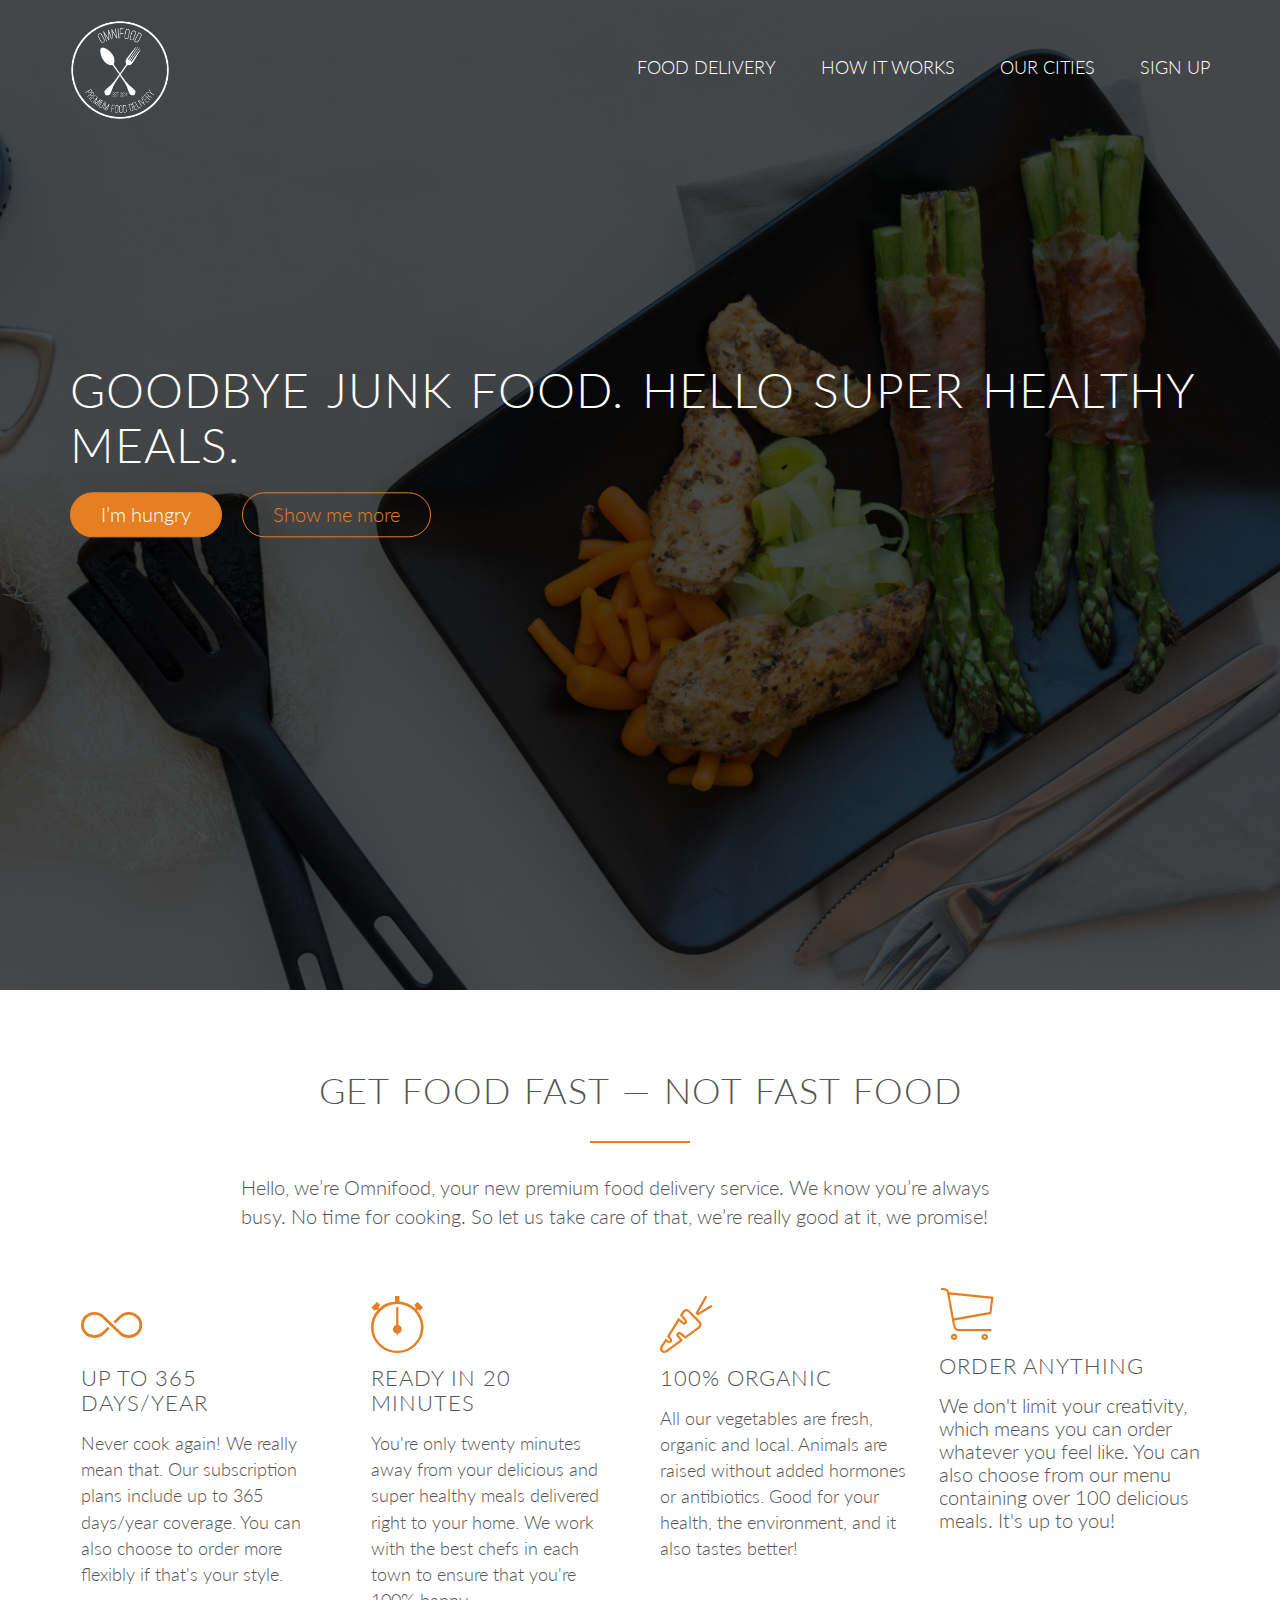
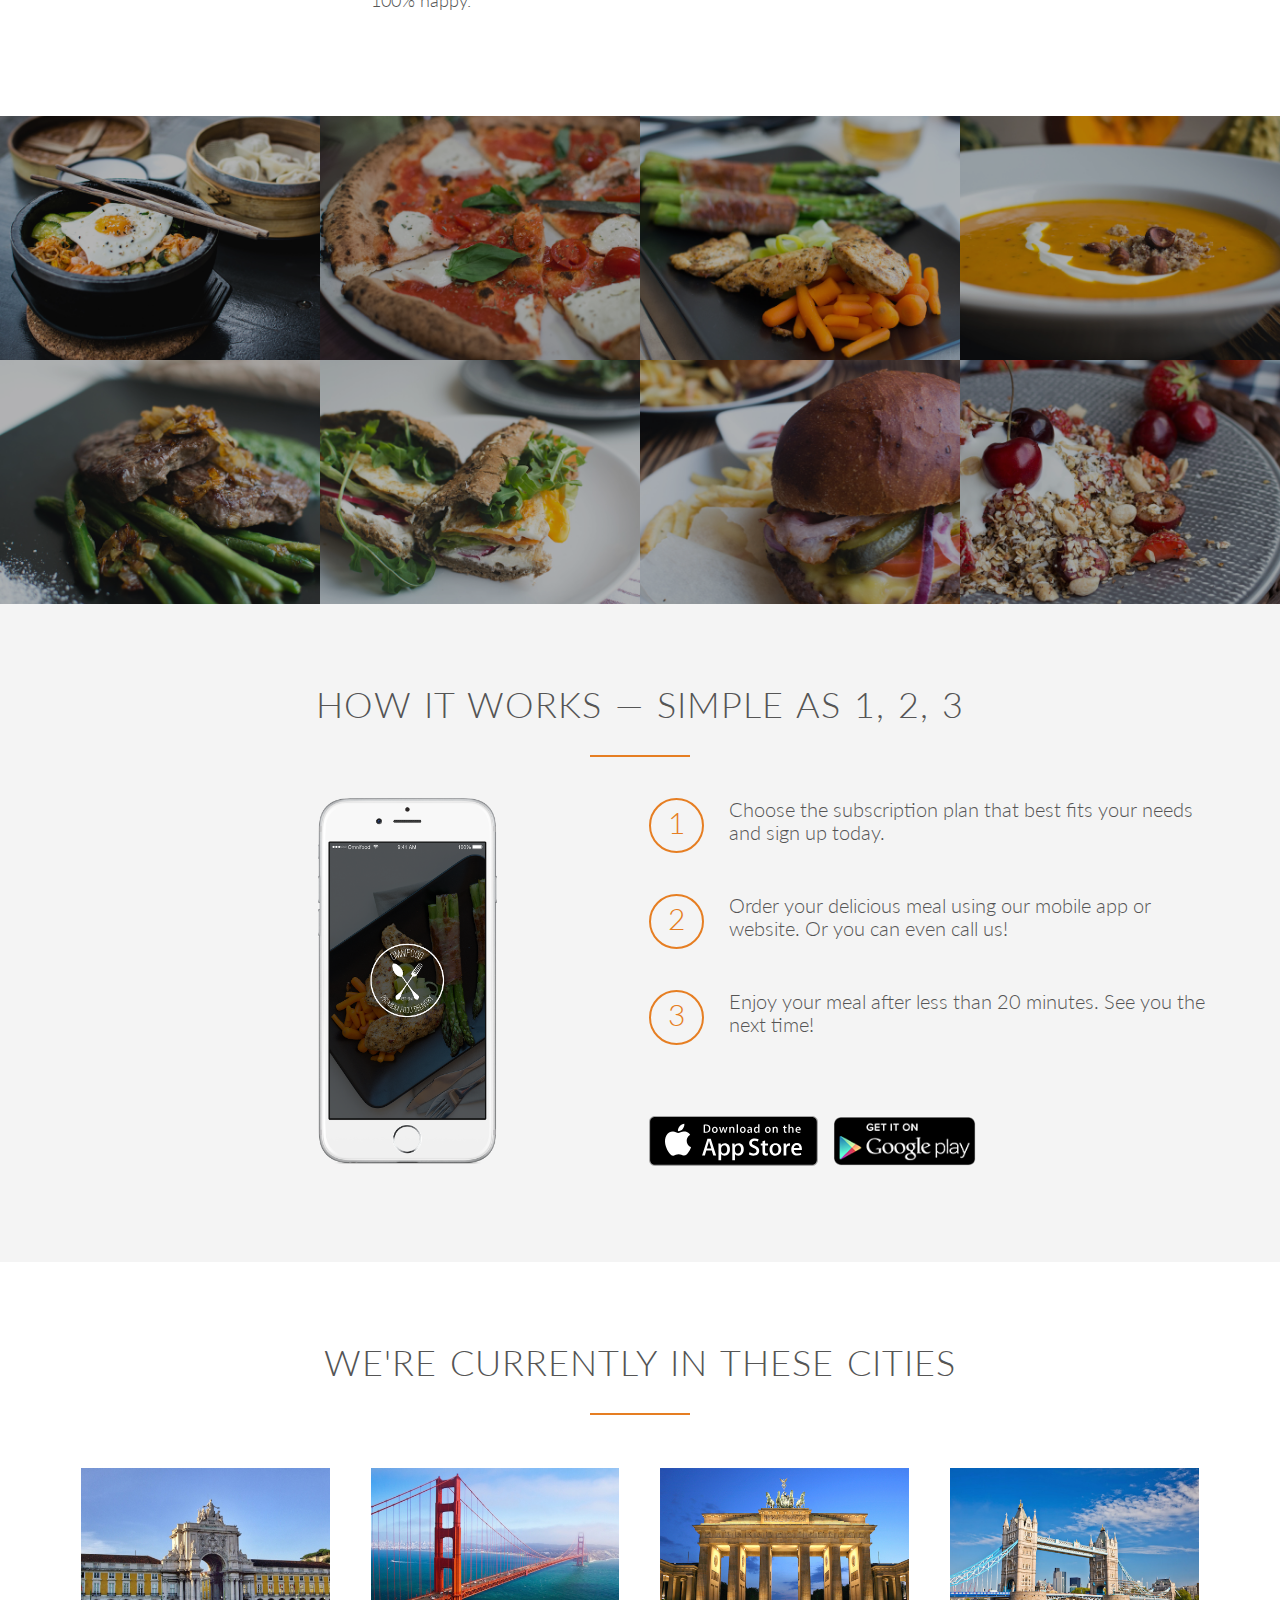
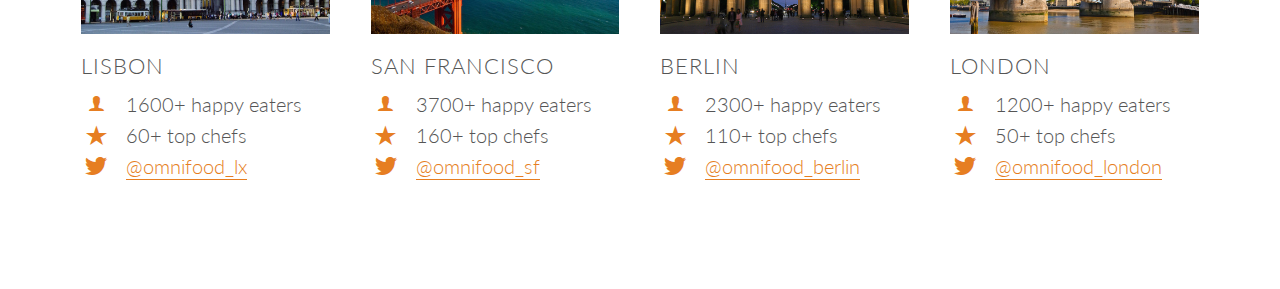
==== index.html @ a8a1965f "initial commit" ====
<!DOCTYPE html>
<html lang="en">
    <head>
        
        <link rel="stylesheet" type="text/css" href="vendors/css/normalize.css">
        <link rel="stylesheet" type="text/css" href="vendors/css/grid.css">
        <link rel="stylesheet" type="text/css" href="vendors/css/ionicons.min.css">
        <link rel="stylesheet" type="text/css" href="resources/css/style.css">
        <link rel="preconnect" href="https://fonts.gstatic.com">
        <link href="https://fonts.googleapis.com/css2?family=Lato:ital,wght@0,100;0,300;0,400;1,300&display=swap" rel="stylesheet">
        <title>
            OmniFood
        </title>

    </head>

    <body>
        <header>
            <nav>
                <div class="row">
                    <img src="resources/css/img/logo-white.png" alt="Omnifood Logo" class='logo'>
                    <ul class="main-nav">
                        <li ><a href="#">Food delivery</a></li>
                        <li ><a href="#">How it works</a></li>
                        <li ><a href="#">Our cities</a></li>
                        <li ><a href="#">Sign up</a></li>
                    </ul>

                </div>

            </nav>
            
            <div class="hero-text-box">
                <h1>Goodbye junk food. Hello super healthy meals.</h1>
                <a class="btn btn-full" href="#">I’m hungry</a>
                <a class="btn btn-ghost" href="#">Show me more</a>
            </div>

        </header>
        
        <section class="section-features">
            <div class="row">
                <h2>Get food fast &mdash; not fast food</h2>
                <p class="long-copy">Hello, we’re Omnifood, your new premium food delivery service. We know you’re always busy. No time for cooking. So let us take care of that, we’re really good at it, we promise!</p>
            </div>

            <div class="row">
                
                <div class="col span-1-of-4 box">
                    <i class="ion-ios-infinite-outline icon-big"></i> 
                    <h3>Up to 365 days/year</h3>
                    <p>
                        Never cook again! We really mean that. Our subscription plans include up to 365 days/year coverage. You can also choose to order more flexibly if that's your style.
                    </p>
                </div>

                <div class="col span-1-of-4 box">
                    <i class="ion-ios-stopwatch-outline icon-big"></i> 
                    <h3>Ready in 20 minutes</h3>
                    <p> You're only twenty minutes away from your delicious and super healthy meals delivered right to your home. We work with the best chefs in each town to ensure that you're 100% happy.  
                    </p>
                </div>

                <div class="col span-1-of-4 box">
                    <i class="ion-ios-nutrition-outline icon-big"></i> 
                    <h3>100% organic</h3>
                    <p>
                        All our vegetables are fresh, organic and local. Animals are raised without added hormones or antibiotics. Good for your health, the environment, and it also tastes better!
                    </p>
                </div>

                <div class="col span-1-of-4">
                    <i class="ion-ios-cart-outline box icon-big"></i> 
                    <h3>Order anything</h3>
                    <p>
                        We don't limit your creativity, which means you can order whatever you feel like. You can also choose from our menu containing over 100 delicious meals. It's up to you!
                    </p>
                </div>
            </div>
          
        </section>

        <section class="section-meals">
            <ul class="meals-showcase clearfix">
                <li>
                    <figure class="meal-photo">
                        <img src="resources/img/1.jpg" alt="Korean bibimbap with egg and vegetables">
                    </figure>
                </li>

                <li>
                    <figure class="meal-photo">
                        <img src="resources/img/2.jpg" alt="Simple Italian Pizza with cherry tomatoes">
                    </figure>
                </li>

                <li>
                    <figure class="meal-photo">
                        <img src="resources/img/3.jpg" alt="Chicken breast steak with vegetables">
                    </figure>
                </li>

                <li>
                    <figure class="meal-photo">
                        <img src="resources/img/4.jpg" alt="Autumn pumpkin soup">
                    </figure>
                </li>
            </ul>
            <ul class="meals-showcase clearfix">
                <li>
                    <figure class="meal-photo">
                        <img src="resources/img/5.jpg" alt="Paleo beef steak with vegetables">
                    </figure>
                </li>

                <li>
                    <figure class="meal-photo">
                        <img src="resources/img/6.jpg" alt="Healthy baguette with egg and vegetables">
                    </figure>
                </li>

                <li>
                    <figure class="meal-photo">
                        <img src="resources/img/7.jpg" alt="Burger with cheddar and bacon">
                    </figure>
                </li>

                <li>
                    <figure class="meal-photo">
                        <img src="resources/img/8.jpg" alt="Granola with cherries and strawberries">
                    </figure>
                </li>
            </ul>
        </section>
        <section class="section-steps">
            <div class="row">
                <h2>How it works &mdash; Simple as 1, 2, 3</h2>
            </div>
            <div class="row">
                <div class="col span-1-of-2 app">
                    <img src="resources/img/app-iPhone.png" alt="Omnifood app on iPhone" class="app-screen" >
                </div>
                <div class="col span-1-of-2">
                    <div class="work-step">
                        <div>1</div>
                        <p>Choose the subscription plan that best fits your needs and sign up today.</p>
                    </div>
                    <div class="work-step">
                        <div>2</div>
                        <p>Order your delicious meal using our mobile app or website. Or you can even call us!</p>
                    </div>
                    <div class="work-step">
                        <div>3</div>
                        <p>Enjoy your meal after less than 20 minutes. See you the next time!</p>
                    </div>

                    <a href="#" class="btn-app"><img src="resources/img/download-app.svg" alt="App store button"></a>
                    <a href="#" class="btn-app"><img src="resources/img/download-app-android.png" alt="Play store button"></a>
                </div>
            </div>
        </section>
        <section class="section-cities">
            <div class="row">
                <h2>We're currently in these cities</h2>
            </div> 
            <div class="row">
                <div class="col span-1-of-4 box">
                    <img src="resources/img/lisbon-3.jpg">
                    <h3>Lisbon</h3>
                    <div class="city-feature">
                        <i class="ion-ios-person icon-small"></i>
                        1600+ happy eaters
                    </div>
                    <div class="city-feature">
                        <i class="ion-ios-star icon-small"></i>
                        60+ top chefs
                    </div>
                    <div class="city-feature">
                        <i class="ion-social-twitter icon-small"></i>
                        <a href="#">@omnifood_lx</a>
                    </div>
                </div>
                <div class="col span-1-of-4 box">
                    <img src="resources/img/san-francisco.jpg">
                    <h3>San Francisco</h3>
                    <div class="city-feature">
                        <i class="ion-ios-person icon-small"></i>
                        3700+ happy eaters
                    </div>
                    <div class="city-feature">
                        <i class="ion-ios-star icon-small"></i>
                        160+ top chefs
                    </div>
                    <div class="city-feature">
                        <i class="ion-social-twitter icon-small"></i>
                        <a href="#">@omnifood_sf</a>
                    </div>
                </div>
                <div class="col span-1-of-4 box">
                    <img src="resources/img/berlin.jpg">
                    <h3>Berlin</h3>
                    <div class="city-feature">
                        <i class="ion-ios-person icon-small"></i>
                        2300+ happy eaters
                    </div>
                    <div class="city-feature">
                        <i class="ion-ios-star icon-small"></i>
                        110+ top chefs
                    </div>
                    <div class="city-feature">
                        <i class="ion-social-twitter icon-small"></i>
                        <a href="#">@omnifood_berlin</a>
                    </div>
                </div>
                <div class="col span-1-of-4 box">
                    <img src="resources/img/london.jpg">
                    <h3>London</h3>
                    <div class="city-feature">
                        <i class="ion-ios-person icon-small"></i>
                        1200+ happy eaters
                    </div>
                    <div class="city-feature">
                        <i class="ion-ios-star icon-small"></i>
                        50+ top chefs
                    </div>
                    <div class="city-feature">
                        <i class="ion-social-twitter icon-small"></i>
                        <a href="#">@omnifood_london</a>
                    </div>
                </div>
            </div>

        </section>
        


    </body>
</html>
<!--

Section 4: Cities
Title: We're currently in these cities

Lisbon
1600+ happy eaters
60+ top chefs
@omnifood_lx

San Francisco
3700+ happy eaters
160+ top chefs
@omnifood_sf

Berlin
2300+ happy eaters
110+ top chefs
@omnifood_berlin

London
1200+ happy eaters
50+ top chefs
@omnifood_london



-->
---- vendors/css/grid.css ----
/*  SECTIONS  ============================================================================= */

.section {
	clear: both;
	padding: 0px;
	margin: 0px;
}

/*  GROUPING  ============================================================================= */

.row {
    zoom: 1; /* For IE 6/7 (trigger hasLayout) */
}

.row:before,
.row:after {
    content:"";
    display:table;
}
.row:after {
    clear:both;
}

/*  GRID COLUMN SETUP   ==================================================================== */

.col {
	display: block;
	float:left;
	margin: 1% 0 1% 1.6%;
}

.col:first-child { margin-left: 0; } /* all browsers except IE6 and lower */


/*  REMOVE MARGINS AS ALL GO FULL WIDTH AT 480 PIXELS */

@media only screen and (max-width: 480px) {
	.col { 
		/*margin: 1% 0 1% 0%;*/
        margin: 0;
	}
}


/*  GRID OF TWO   ============================================================================= */


.span-2-of-2 {
	width: 100%;
}

.span-1-of-2 {
	width: 49.2%;
}

/*  GO FULL WIDTH AT LESS THAN 480 PIXELS */

@media only screen and (max-width: 480px) {
	.span-2-of-2 {
		width: 100%; 
	}
	.span-1-of-2 {
		width: 100%; 
	}
}


/*  GRID OF THREE   ============================================================================= */

	
.span-3-of-3 {
	width: 100%; 
}

.span-2-of-3 {
	width: 66.13%; 
}

.span-1-of-3 {
	width: 32.26%; 
}


/*  GO FULL WIDTH AT LESS THAN 480 PIXELS */

@media only screen and (max-width: 480px) {
	.span-3-of-3 {
		width: 100%; 
	}
	.span-2-of-3 {
		width: 100%; 
	}
	.span-1-of-3 {
		width: 100%;
	}
}

/*  GRID OF FOUR   ============================================================================= */

	
.span-4-of-4 {
	width: 100%; 
}

.span-3-of-4 {
	width: 74.6%; 
}

.span-2-of-4 {
	width: 49.2%; 
}

.span-1-of-4 {
	width: 23.8%; 
}


/*  GO FULL WIDTH AT LESS THAN 480 PIXELS */

@media only screen and (max-width: 480px) {
	.span-4-of-4 {
		width: 100%; 
	}
	.span-3-of-4 {
		width: 100%; 
	}
	.span-2-of-4 {
		width: 100%; 
	}
	.span-1-of-4 {
		width: 100%; 
	}
}


/*  GRID OF FIVE   ============================================================================= */

	
.span-5-of-5 {
	width: 100%;
}

.span-4-of-5 {
  	width: 79.68%; 
}

.span-3-of-5 {
  	width: 59.36%; 
}

.span-2-of-5 {
  	width: 39.04%;
}

.span-1-of-5 {
  	width: 18.72%;
}


/*  GO FULL WIDTH AT LESS THAN 480 PIXELS */

@media only screen and (max-width: 480px) {
	.span-5-of-5 {
		width: 100%; 
	}
	.span-4-of-5 {
		width: 100%; 
	}
	.span-3-of-5 {
		width: 100%; 
	}
	.span-2-of-5 {
		width: 100%; 
	}
	.span-1-of-5 {
		width: 100%; 
	}
}


/*  GRID OF SIX   ============================================================================= */


.span-6-of-6 {
	width: 100%;
}

.span-5-of-6 {
  	width: 83.06%;
}

.span-4-of-6 {
  	width: 66.13%;
}

.span-3-of-6 {
  	width: 49.2%;
}

.span-2-of-6 {
  	width: 32.26%;
}

.span-1-of-6 {
  	width: 15.33%;
}


/*  GO FULL WIDTH AT LESS THAN 480 PIXELS */

@media only screen and (max-width: 480px) {
	.span-6-of-6 {
		width: 100%; 
	}
	.span-5-of-6 {
		width: 100%; 
	}
	.span-4-of-6 {
		width: 100%; 
	}
	.span-3-of-6 {
		width: 100%; 
	}
	.span-2-of-6 {
		width: 100%; 
	}
	.span-1-of-6 {
		width: 100%; 
	}
}



/*  GRID OF SEVEN   ============================================================================= */


.span-7-of-7 {
	width: 100%;
}

.span-6-of-7 {
	width: 85.48%;
}

.span-5-of-7 {
  	width: 70.97%;
}

.span-4-of-7 {
  	width: 56.45%;
}

.span-3-of-7 {
  	width: 41.94%;
}

.span-2-of-7 {
  	width: 27.42%;
}

.span-1-of-7 {
  	width: 12.91%;
}


/*  GO FULL WIDTH AT LESS THAN 480 PIXELS */

@media only screen and (max-width: 480px) {
	.span-7-of-7 {
		width: 100%; 
	}
	.span-6-of-7 {
		width: 100%; 
	}
	.span-5-of-7 {
		width: 100%; 
	}
	.span-4-of-7 {
		width: 100%; 
	}
	.span-3-of-7 {
		width: 100%; 
	}
	.span-2-of-7 {
		width: 100%; 
	}
	.span-1-of-7 {
		width: 100%; 
	}
}


/*  GRID OF EIGHT   ============================================================================= */

	
.span-8-of-8 {
	width: 100%;
}

.span-7-of-8 {
	width: 87.3%; 
}

.span-6-of-8 {
	width: 74.6%; 
}

.span-5-of-8 {
	width: 61.9%; 
}

.span-4-of-8 {
	width: 49.2%; 
}

.span-3-of-8 {
	width: 36.5%;
}

.span-2-of-8 {
	width: 23.8%; 
}

.span-1-of-8 {
	width: 11.1%; 
}


/*  GO FULL WIDTH AT LESS THAN 480 PIXELS */

@media only screen and (max-width: 480px) {
	.span-8-of-8 {
		width: 100%; 
	}
	.span-7-of-8 {
		width: 100%; 
	}
	.span-6-of-8 {
		width: 100%; 
	}
	.span-5-of-8 {
		width: 100%; 
	}
	.span-4-of-8 {
		width: 100%; 
	}
	.span-3-of-8 {
		width: 100%; 
	}
	.span-2-of-8 {
		width: 100%; 
	}
	.span-1-of-8 {
		width: 100%; 
	}
}


/*  GRID OF NINE   ============================================================================= */


.span-9-of-9 {
	width: 100%;
}

.span-8-of-9 {
	width: 88.71%;
}

.span-7-of-9 {
	width: 77.42%; 
}

.span-6-of-9 {
	width: 66.13%; 
}

.span-5-of-9 {
	width: 54.84%; 
}

.span-4-of-9 {
	width: 43.55%; 
}

.span-3-of-9 {
	width: 32.26%;
}

.span-2-of-9 {
	width: 20.97%; 
}

.span-1-of-9 {
	width: 9.68%; 
}


/*  GO FULL WIDTH AT LESS THAN 480 PIXELS */

@media only screen and (max-width: 480px) {
	.span-9-of-9 {
		width: 100%; 
	}
	.span-8-of-9 {
		width: 100%; 
	}
	.span-7-of-9 {
		width: 100%; 
	}
	.span-6-of-9 {
		width: 100%; 
	}
	.span-5-of-9 {
		width: 100%; 
	}
	.span-4-of-9 {
		width: 100%; 
	}
	.span-3-of-9 {
		width: 100%; 
	}
	.span-2-of-9 {
		width: 100%; 
	}
	.span-1-of-9 {
		width: 100%; 
	}
}


/*  GRID OF TEN   ============================================================================= */


.span-10-of-10 {
	width: 100%;
}

.span-9-of-10 {
	width: 89.84%;
}

.span-8-of-10 {
	width: 79.68%;
}

.span-7-of-10 {
	width: 69.52%; 
}

.span-6-of-10 {
	width: 59.36%; 
}

.span-5-of-10 {
	width: 49.2%; 
}

.span-4-of-10 {
	width: 39.04%; 
}

.span-3-of-10 {
	width: 28.88%;
}

.span-2-of-10 {
	width: 18.72%; 
}

.span-1-of-10 {
	width: 8.56%; 
}


/*  GO FULL WIDTH AT LESS THAN 480 PIXELS */

@media only screen and (max-width: 480px) {
	.span-10-of-10 {
		width: 100%; 
	}
	.span-9-of-10 {
		width: 100%; 
	}
	.span-8-of-10 {
		width: 100%; 
	}
	.span-7-of-10 {
		width: 100%; 
	}
	.span-6-of-10 {
		width: 100%; 
	}
	.span-5-of-10 {
		width: 100%; 
	}
	.span-4-of-10 {
		width: 100%; 
	}
	.span-3-of-10 {
		width: 100%; 
	}
	.span-2-of-10 {
		width: 100%; 
	}
	.span-1-of-10 {
		width: 100%; 
	}
}


/*  GRID OF ELEVEN   ============================================================================= */

.span-11-of-11 {
	width: 100%;
}

.span-10-of-11 {
	width: 90.76%;
}

.span-9-of-11 {
	width: 81.52%;
}

.span-8-of-11 {
	width: 72.29%;
}

.span-7-of-11 {
	width: 63.05%; 
}

.span-6-of-11 {
	width: 53.81%; 
}

.span-5-of-11 {
	width: 44.58%; 
}

.span-4-of-11 {
	width: 35.34%; 
}

.span-3-of-11 {
	width: 26.1%;
}

.span-2-of-11 {
	width: 16.87%; 
}

.span-1-of-11 {
	width: 7.63%; 
}


/*  GO FULL WIDTH AT LESS THAN 480 PIXELS */

@media only screen and (max-width: 480px) {
	.span-11-of-11 {
		width: 100%; 
	}
	.span-10-of-11 {
		width: 100%; 
	}
	.span-9-of-11 {
		width: 100%; 
	}
	.span-8-of-11 {
		width: 100%; 
	}
	.span-7-of-11 {
		width: 100%; 
	}
	.span-6-of-11 {
		width: 100%; 
	}
	.span-5-of-11 {
		width: 100%; 
	}
	.span-4-of-11 {
		width: 100%; 
	}
	.span-3-of-11 {
		width: 100%; 
	}
	.span-2-of-11 {
		width: 100%; 
	}
	.span-1-of-11 {
		width: 100%; 
	}
}


/*  GRID OF TWELVE   ============================================================================= */

.span-12-of-12 {
	width: 100%;
}

.span-11-of-12 {
	width: 91.53%;
}

.span-10-of-12 {
	width: 83.06%;
}

.span-9-of-12 {
	width: 74.6%;
}

.span-8-of-12 {
	width: 66.13%;
}

.span-7-of-12 {
	width: 57.66%; 
}

.span-6-of-12 {
	width: 49.2%; 
}

.span-5-of-12 {
	width: 40.73%; 
}

.span-4-of-12 {
	width: 32.26%; 
}

.span-3-of-12 {
	width: 23.8%;
}

.span-2-of-12 {
	width: 15.33%; 
}

.span-1-of-12 {
	width: 6.86%; 
}


/*  GO FULL WIDTH AT LESS THAN 480 PIXELS */

@media only screen and (max-width: 480px) {
	.span-12-of-12 {
		width: 100%; 
	}
	.span-11-of-12 {
		width: 100%; 
	}
	.span-10-of-12 {
		width: 100%; 
	}
	.span-9-of-12 {
		width: 100%; 
	}
	.span-8-of-12 {
		width: 100%; 
	}
	.span-7-of-12 {
		width: 100%; 
	}
	.span-6-of-12 {
		width: 100%; 
	}
	.span-5-of-12 {
		width: 100%; 
	}
	.span-4-of-12 {
		width: 100%; 
	}
	.span-3-of-12 {
		width: 100%; 
	}
	.span-2-of-12 {
		width: 100%; 
	}
	.span-1-of-12 {
		width: 100%; 
	}
}
---- resources/css/style.css ----
/* --------------------------------*/
/* BASIC SETUP */
/*----------------------------------*/

*{
    margin: 0;
    padding: 0;
    box-sizing: border-box;
}

html {
  background-color: #ffffff;
  color: #555555;
  font-family: 'Lato', 'Ariel', sans-serif;
  font-size: 20px;
  font-weight: 300;
  text-rendering: optimizeLegibility;
}

.clearfix {zoom: 1}
.clearfix:after {
    content: ".";
    clear: both;
    display: block;
    height: 0;
    visibility: hidden;
}

/* --------------------------------*/
/* REUSABLE COMPONENTS */
/*----------------------------------*/

.row{
   max-width: 1140px;
   margin: 0 auto;
}

section{
    padding: 80px 0;
}

.box{
    padding: 1%;
}

/* --------------------------------*/
/* HEADERS */
/*----------------------------------*/


.hero-text-box
{
    position: absolute;
    width: 1140px;
    top: 50%;
    left: 50%; 
    transform: translate(-50%, -50%);
    
}
header{
    background-image: linear-gradient(rgba(0,0,0,0.7), rgba(0,0,0,0.7)), url(img/hero.jpg);
    height: 110vh;
    background-position: center;
    background-size: cover;
}

.logo{
    height: 100px;
    width: auto;
    float: left;
    margin-top: 20px;
}

.main-nav{
    float: right;
    list-style: none;
    margin-top: 55px;
}


.main-nav li{   
    display: inline-block;
    margin-left: 40px;
}

.main-nav li a:link,
.main-nav li a:visited{
    padding: 8px 0;
    color: #ffffff;
    text-decoration: none;
    text-transform: uppercase;
    font-size: 90%;
    border-bottom: 2px solid transparent;
    transition: border-bottom 0.2s;
}

.main-nav li a:hover,
.main-nav li a:active{
    padding: 8px 0;
    border-bottom: 2px solid #e67e22;
}
/* --------------- HEADINGS -----------------*/

h1,
h2,
h3 {
    font-weight: 300;
    text-transform: uppercase;
    letter-spacing: 1px;
}

h1{
    margin-top: 0px;
    margin-bottom: 20px;
    color: #ffffff;
    font-size: 240%;
    word-spacing: 4px;
}

h2{
    font-size: 180%;
    word-spacing: 2px;
    text-align: center;
    margin-bottom: 30px;
}

h2:after{
    display: block;
    height: 2px;
    background-color: #e67e22;
    content: " ";
    width: 100px;
    margin: 0 auto;
    margin-top: 30px;
}

h3{
    font-size: 110%;
    margin-bottom: 15px;
}

/* --------------- PARAGRAPHS -----------------*/
.long-copy{
    line-height: 145%;
    width: 70%;
    margin-left: 15%;
}

.box p{
    font-size: 90%;
    line-height: 145%;
}

/* --------------- ICONS -----------------*/
.icon-big {
    font-size: 350%;
    display: 'block';
    color: #e67e22;
    margin-bottom: 10px;
}

.icon-small{
     display: inline-block;
     width: 30px;
     text-align: center;
     color: #e67e22;
     font-size: 120%;
     
     line-height: 120%;
     vertical-align: middle;
    margin-top: -5px;
    margin-right: 10px;
}

/* --------------- LINKS -----------------*/
a:link,
a:visited {
    color: #e67e22;
    text-decoration: none;
    padding-bottom: 1px;
    border-bottom: 1px solid #e67e22;
    transition: border-bottom 0.2s color 0.2s;
}

a:hover,
a:active{
    color: #555555;
    border-bottom: 1px solid transparent;
}
/* --------------- BUTTONS -----------------*/
.btn:link, 
.btn:visited{
    display: inline-block;
    padding: 10px 30px;
    font-weight: 300;
    text-decoration: none;
    border-radius: 200px;
    transition: background-color 0.2s, border 0.2s, color 0.2s;
}



.btn-full:link,
.btn-full:visited{
    background-color: #e67e22;
    border: 1px solid #e67e22;
    color: #ffffff;
    margin-right: 15px;
}

.btn-ghost:link,
.btn-ghost:visited{
    border: 1px solid #e67e22;
    color: #e67e22;
}

.btn:hover,
.btn:active{
    background-color: #cf6d17;
}

.btn-full:hover,
.btn-full:active{
    border: 1px solid #cf6d17;
   
}

.btn-ghost:hover,
.btn-ghost:active{
    border: 1px solid #e67e22;
    color: #ffffff;
}

/* --------------------------------*/
/* FEATURES */
/*----------------------------------*/
.section-features .long-copy{
    margin-bottom: 30px;
}

/* --------------------------------*/
/* MEALS */
/*----------------------------------*/

.section-meals{
    padding: 0;
}
.meals-showcase{
    list-style: none;
    width: 100%;
}

.meals-showcase li{
    display: block; 
    float: left;
    width: 25%;
}

.meal-photo{
    width: 100%;
    margin: 0;
    overflow: hidden;
    background-color: black;
}

.meal-photo img{
    opacity: 0.7;
    width: 100%;
    height: auto;
    transform: scale(1.15);
    transition: transform 0.5s, opacity 0.5s;
}

.meal-photo img:hover{
    opacity: 1;
    transform: scale(1.04);
}

/* --------------------------------*/
/* HOW IT WORKS */
/*----------------------------------*/
.section-steps{
    background-color: #f4f4f4;
}

.steps-box:first-child{
    text-align: right;
    padding-right: 3%;
    margin-top: 30px;   
}

.steps-box:last-child{
    padding-left: 3%;
    margin-top: 70px;
}

.app{
    text-align: center;
    padding-left: 10%;
}
.app-screen{
    
    width: 40%;
}

.work-step{
    margin-bottom: 50px;
}

.work-step:last-of-type{
    margin-bottom: 80px;
}
.work-step div{
    color: #e67e22;
    border: 2px solid #e67e22;
    display: inline-block;
    border-radius: 50%;
    height: 55px;
    width: 55px;
    text-align: center;
    padding: 5px;
    float: left;
    font-size: 150%;
    margin-right: 25px;
}

.btn-app:link,
.btn-app:visited{
     border: 0;
}

.btn-app img{
    width: auto;
    height: 50px;
    margin-right: 10px;
}

/* --------------------------------*/
/* CITIES */
/*----------------------------------*/

.box img{
    width: 100%;
    height: auto;
    margin-bottom: 15px;
    
}

.city-feature{
    margin-bottom: 5px;
}
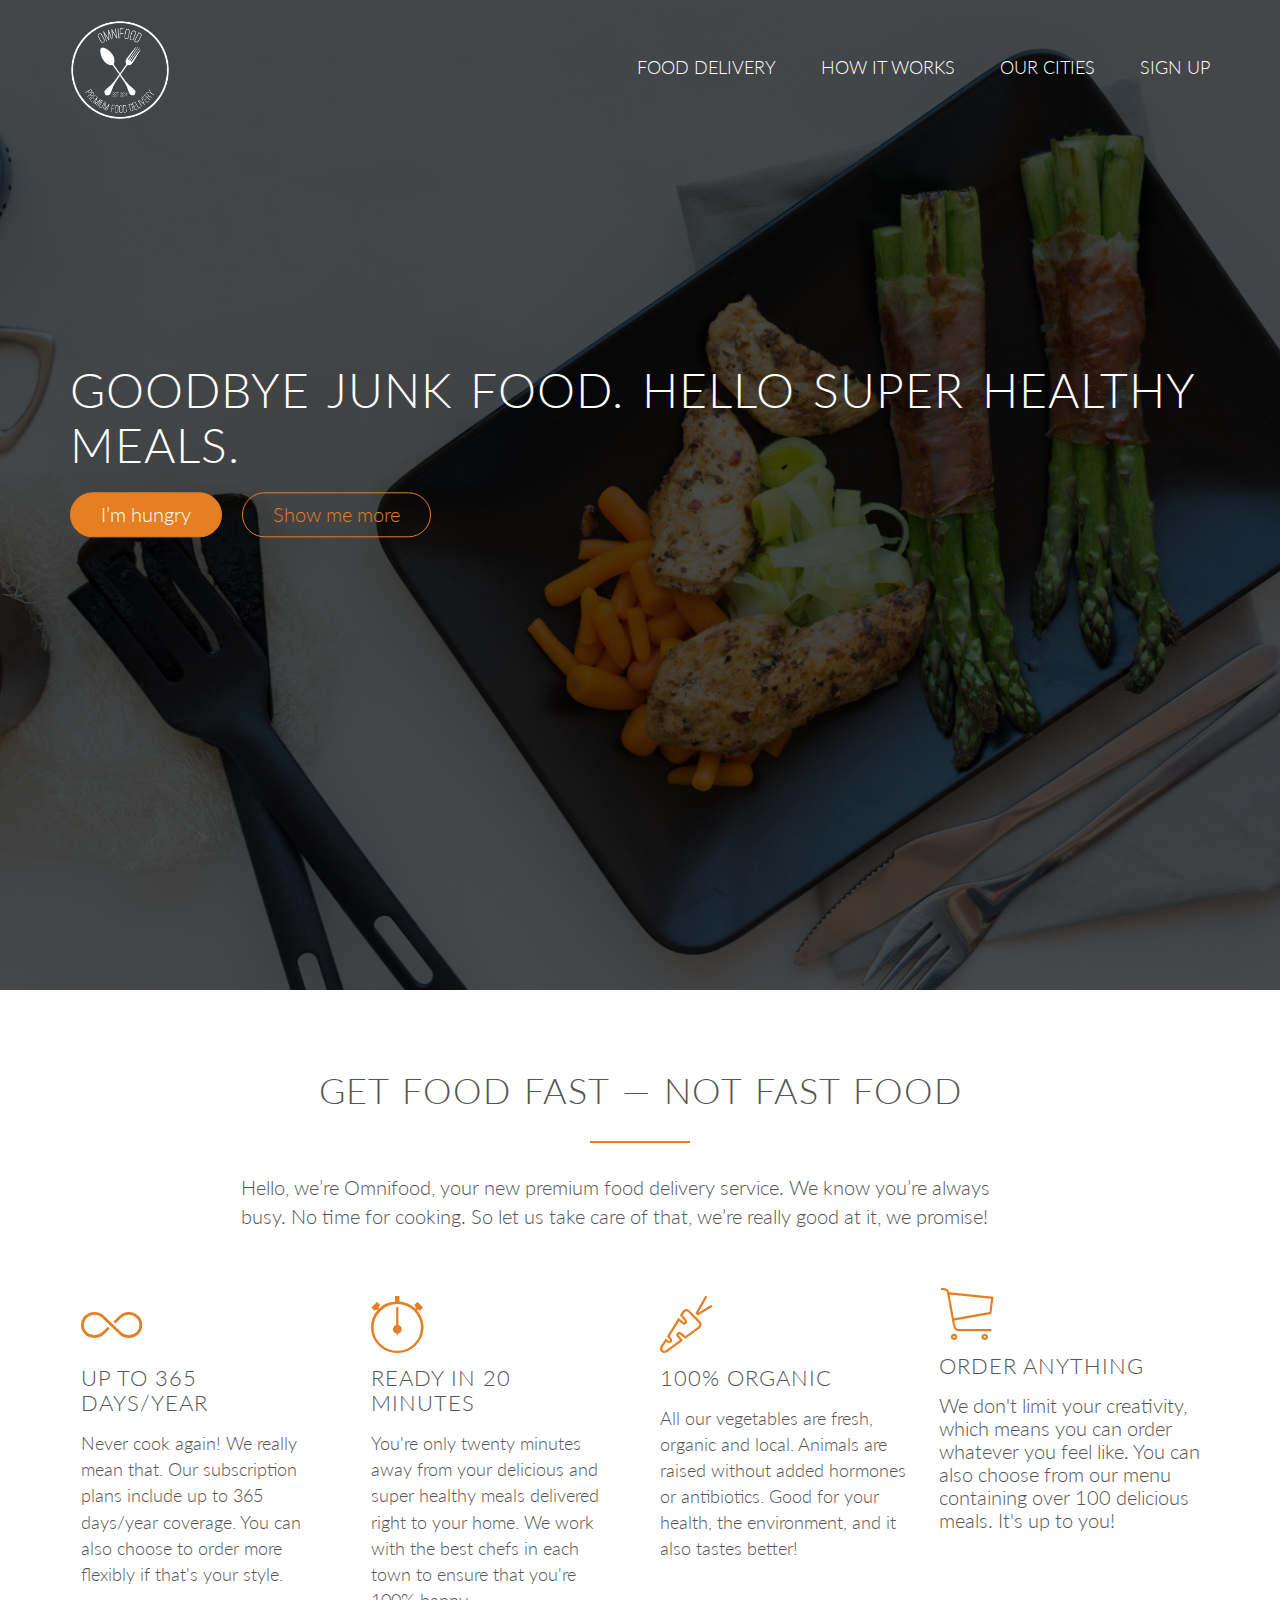
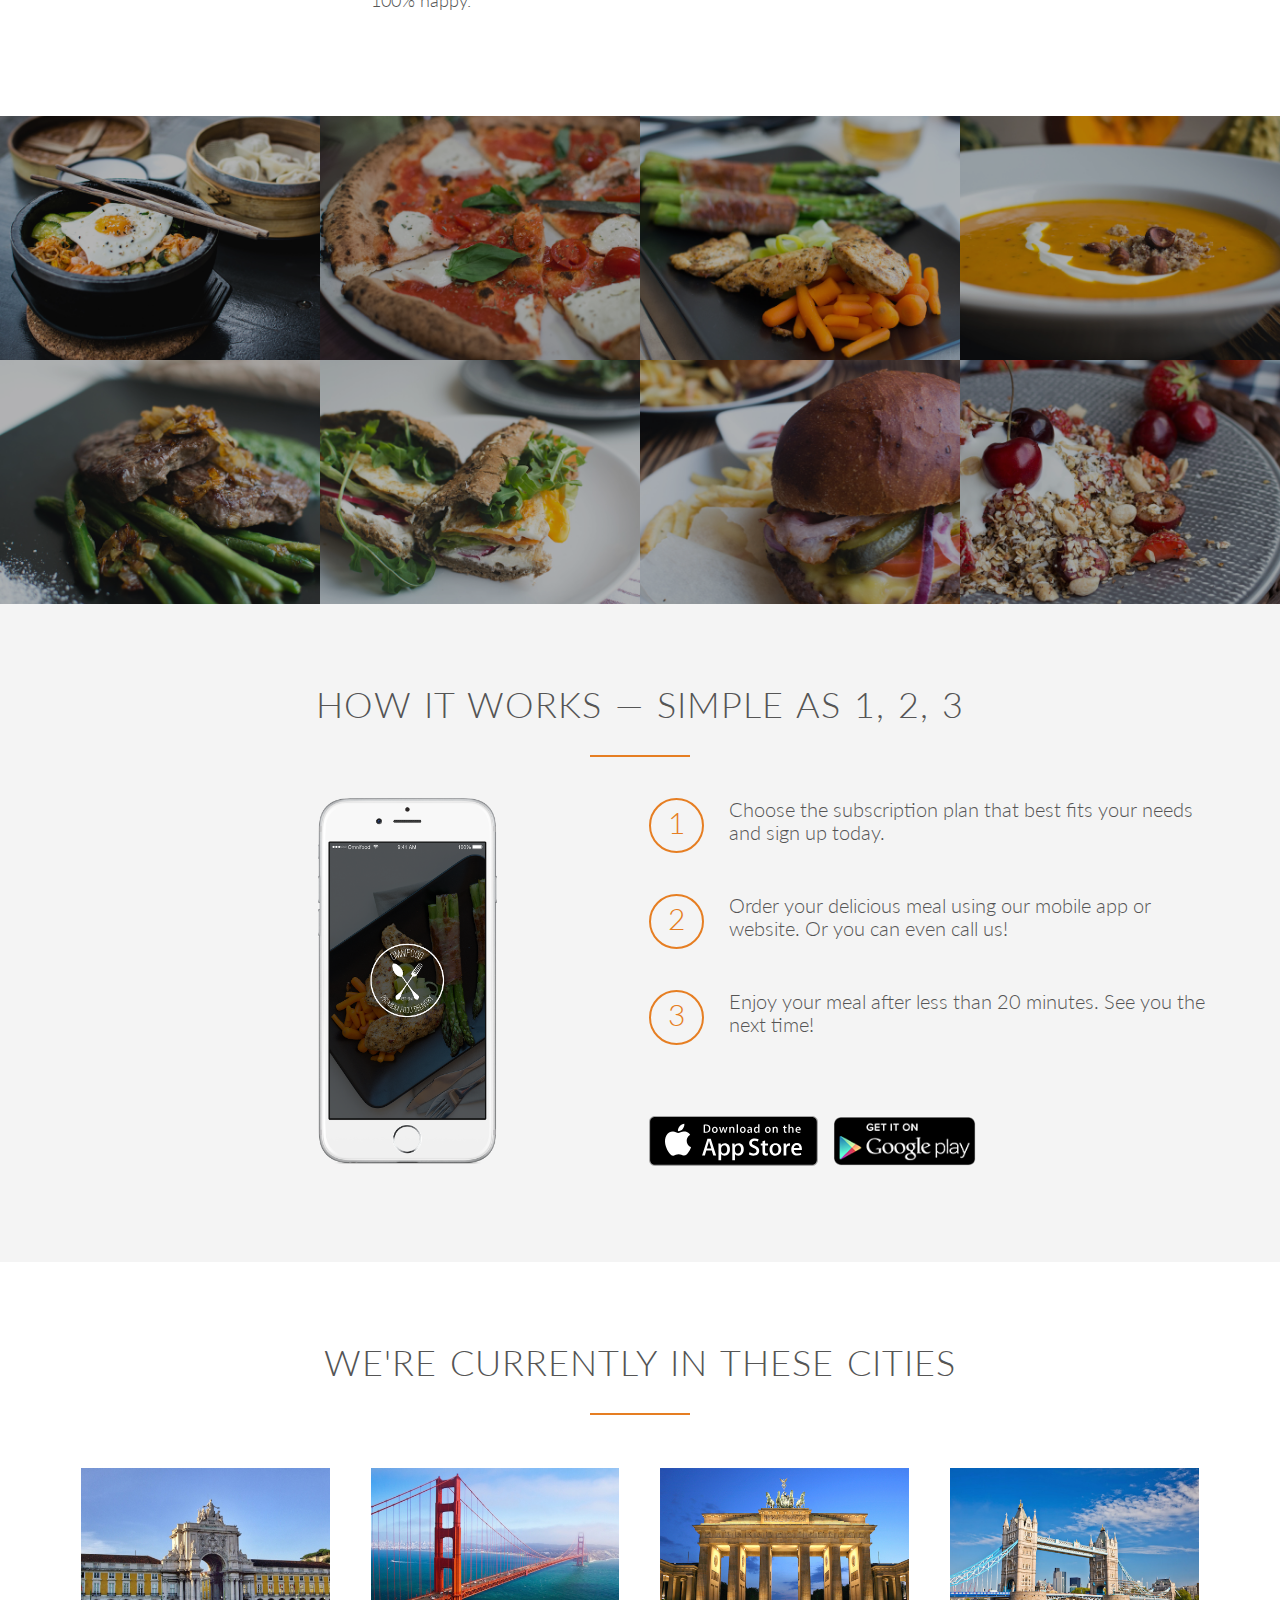
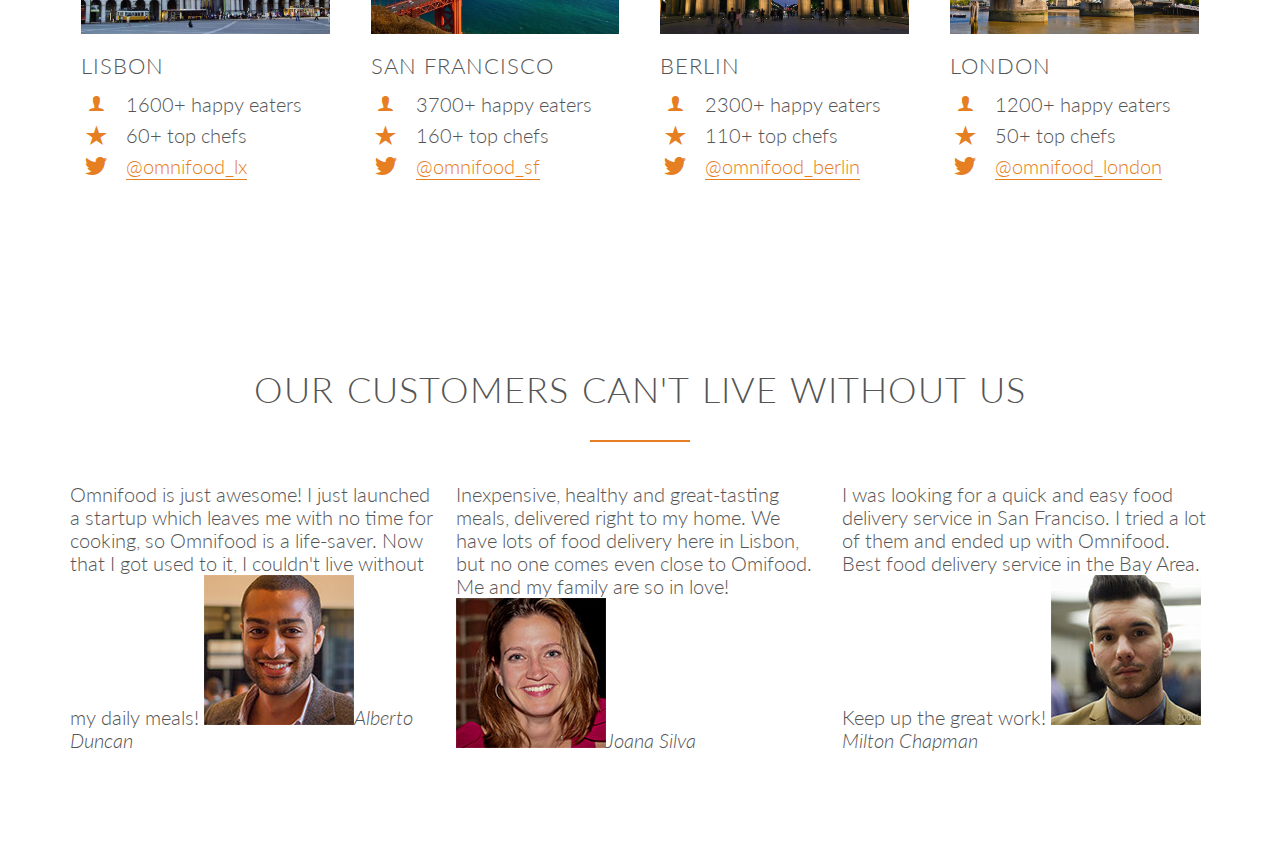
==== commit a73b9c24: "customer views" ====
--- a/index.html
+++ b/index.html
@@ -231,6 +231,31 @@
             </div>
 
         </section>
+        <section class="section-testimonials">
+            <div class="row">
+                <h2>Our customers can't live without us</h2>
+            </div>
+            <div class="row">
+                <div class="col span-1-of-3">
+                    <blockquote>
+                        Omnifood is just awesome! I just launched a startup which leaves me with no time for cooking, so Omnifood is a life-saver. Now that I got used to it, I couldn't live without my daily meals!
+                        <cite><img src="resources/img/customer-1.jpg">Alberto Duncan</cite>
+                    </blockquote>
+                </div>
+                <div class="col span-1-of-3">
+                    <blockquote>
+                        Inexpensive, healthy and great-tasting meals, delivered right to my home. We have lots of food delivery here in Lisbon, but no one comes even close to Omifood. Me and my family are so in love!
+                        <cite><img src="resources/img/customer-2.jpg">Joana Silva</cite>
+                    </blockquote>
+                </div>
+                <div class="col span-1-of-3">
+                    <blockquote>
+                        I was looking for a quick and easy food delivery service in San Franciso. I tried a lot of them and ended up with Omnifood. Best food delivery service in the Bay Area. Keep up the great work!
+                        <cite><img src="resources/img/customer-3.jpg">Milton Chapman</cite>
+                    </blockquote>
+                </div>
+            </div>
+        </section>
         
 
 
@@ -238,28 +263,18 @@
 </html>
 <!--
 
-Section 4: Cities
-Title: We're currently in these cities
-
-Lisbon
-1600+ happy eaters
-60+ top chefs
-@omnifood_lx
-
-San Francisco
-3700+ happy eaters
-160+ top chefs
-@omnifood_sf
-
-Berlin
-2300+ happy eaters
-110+ top chefs
-@omnifood_berlin
-
-London
-1200+ happy eaters
-50+ top chefs
-@omnifood_london
+Section 5: Customer testimonials
+Title: Our customers can't live without us
+
+Omnifood is just awesome! I just launched a startup which leaves me with no time for cooking, so Omnifood is a life-saver. Now that I got used to it, I couldn't live without my daily meals!
+(Alberto Duncan)
+
+Inexpensive, healthy and great-tasting meals, delivered right to my home. We have lots of food delivery here in Lisbon, but no one comes even close to Omifood. Me and my family are so in love!
+(Joana Silva)
+
+I was looking for a quick and easy food delivery service in San Franciso. I tried a lot of them and ended up with Omnifood. Best food delivery service in the Bay Area. Keep up the great work!
+(Milton Chapman)
+
 
 
 
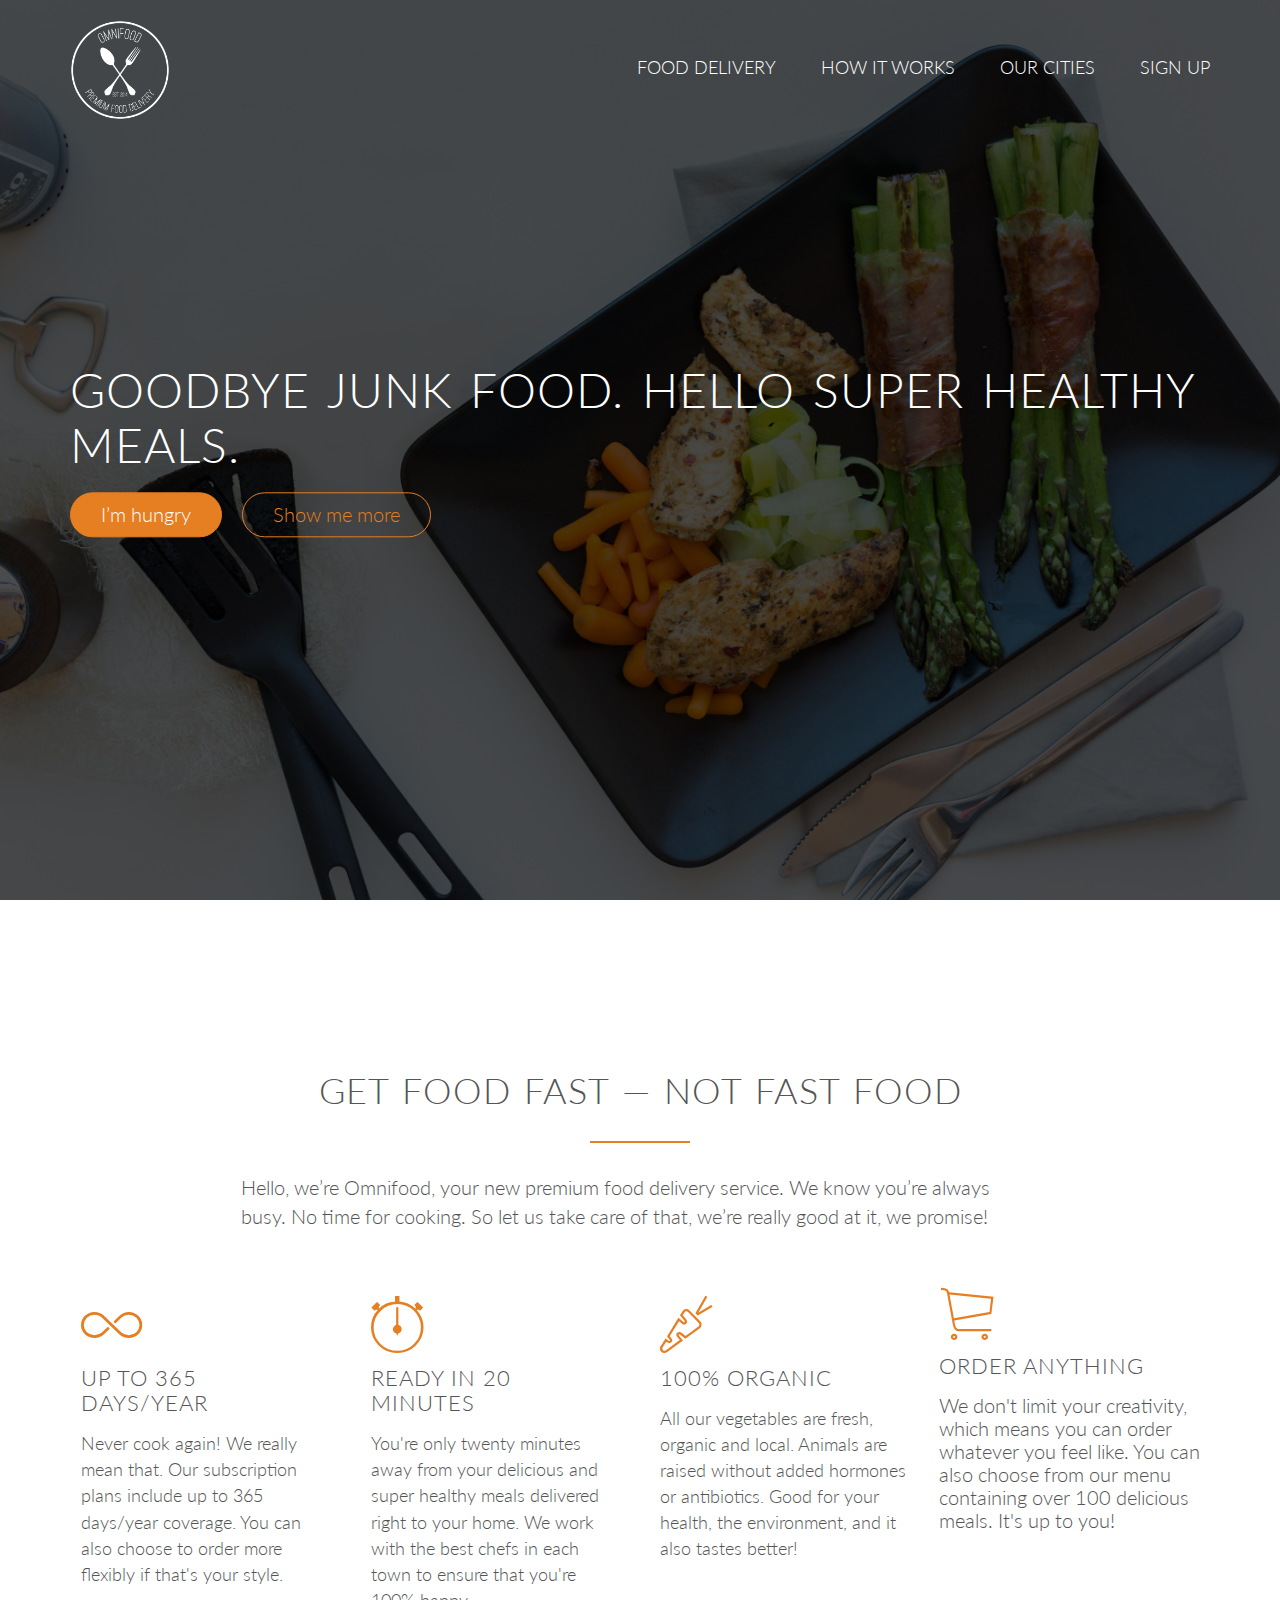
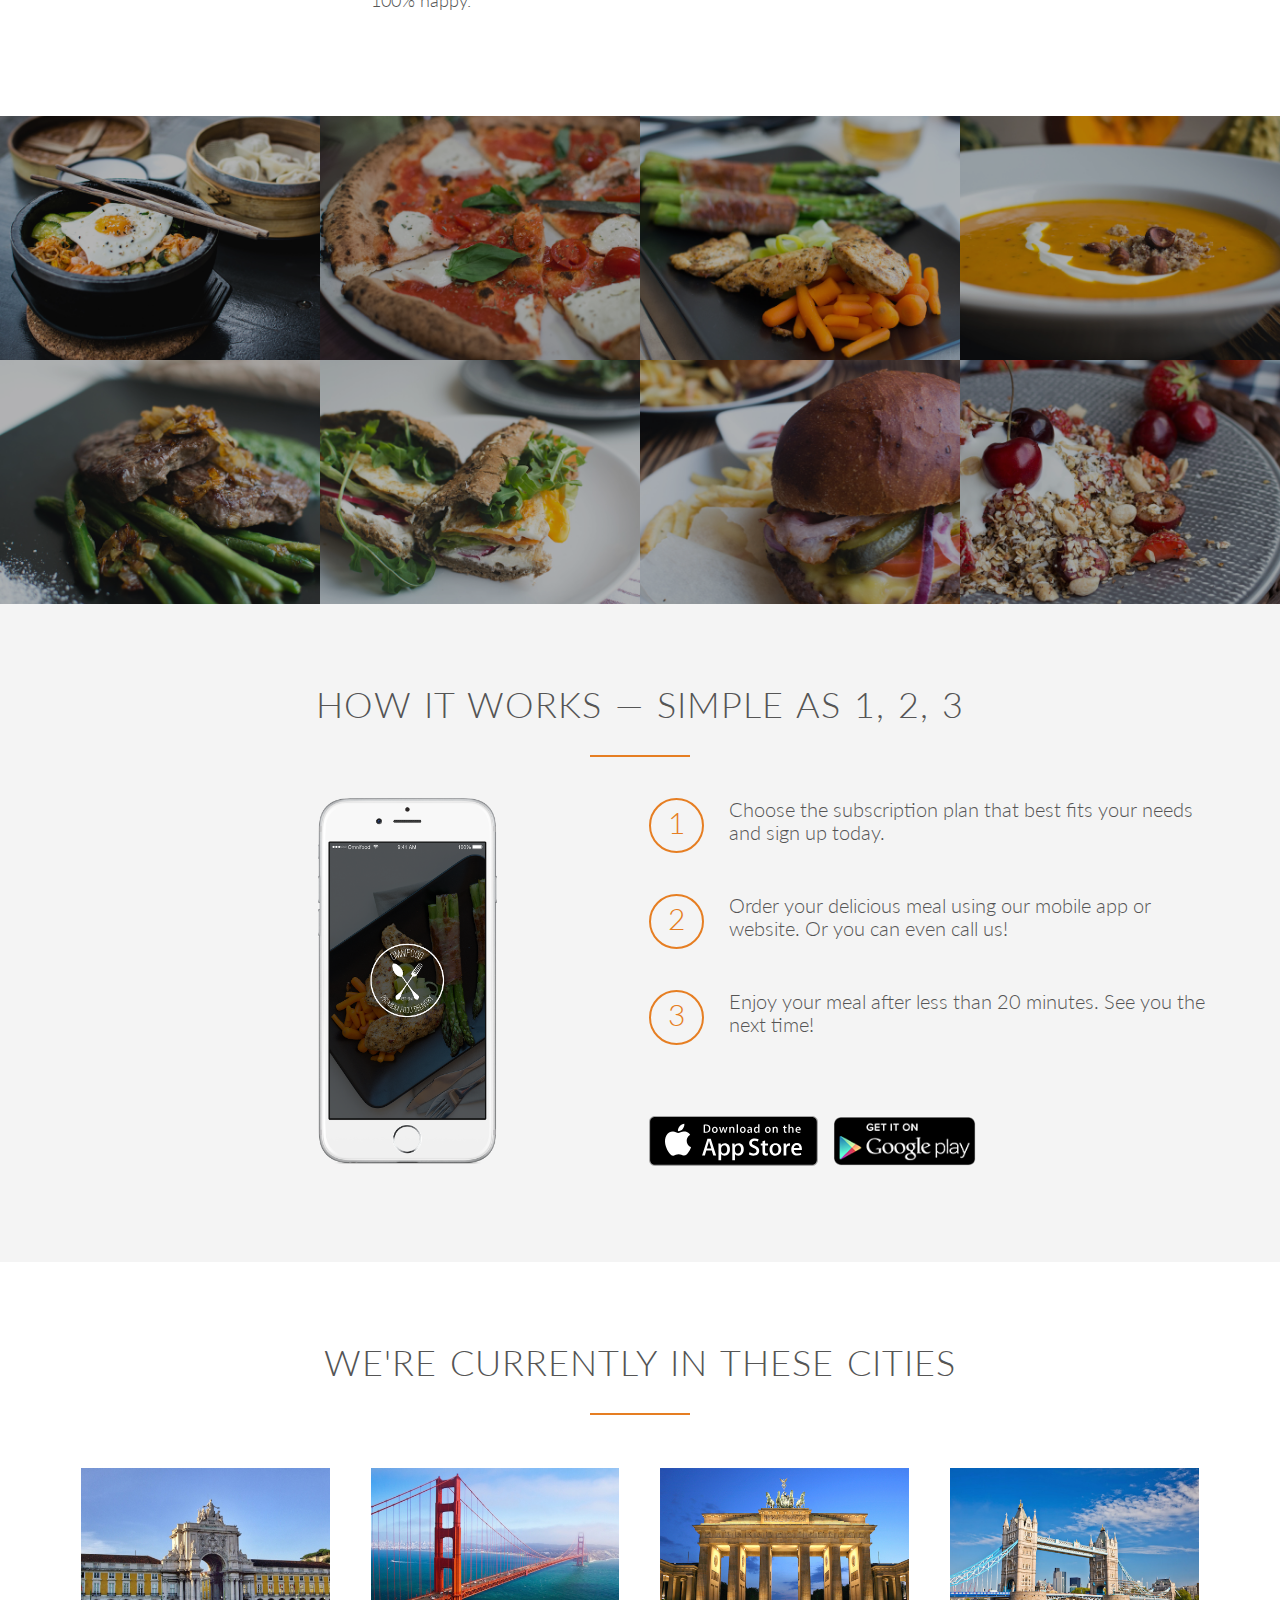
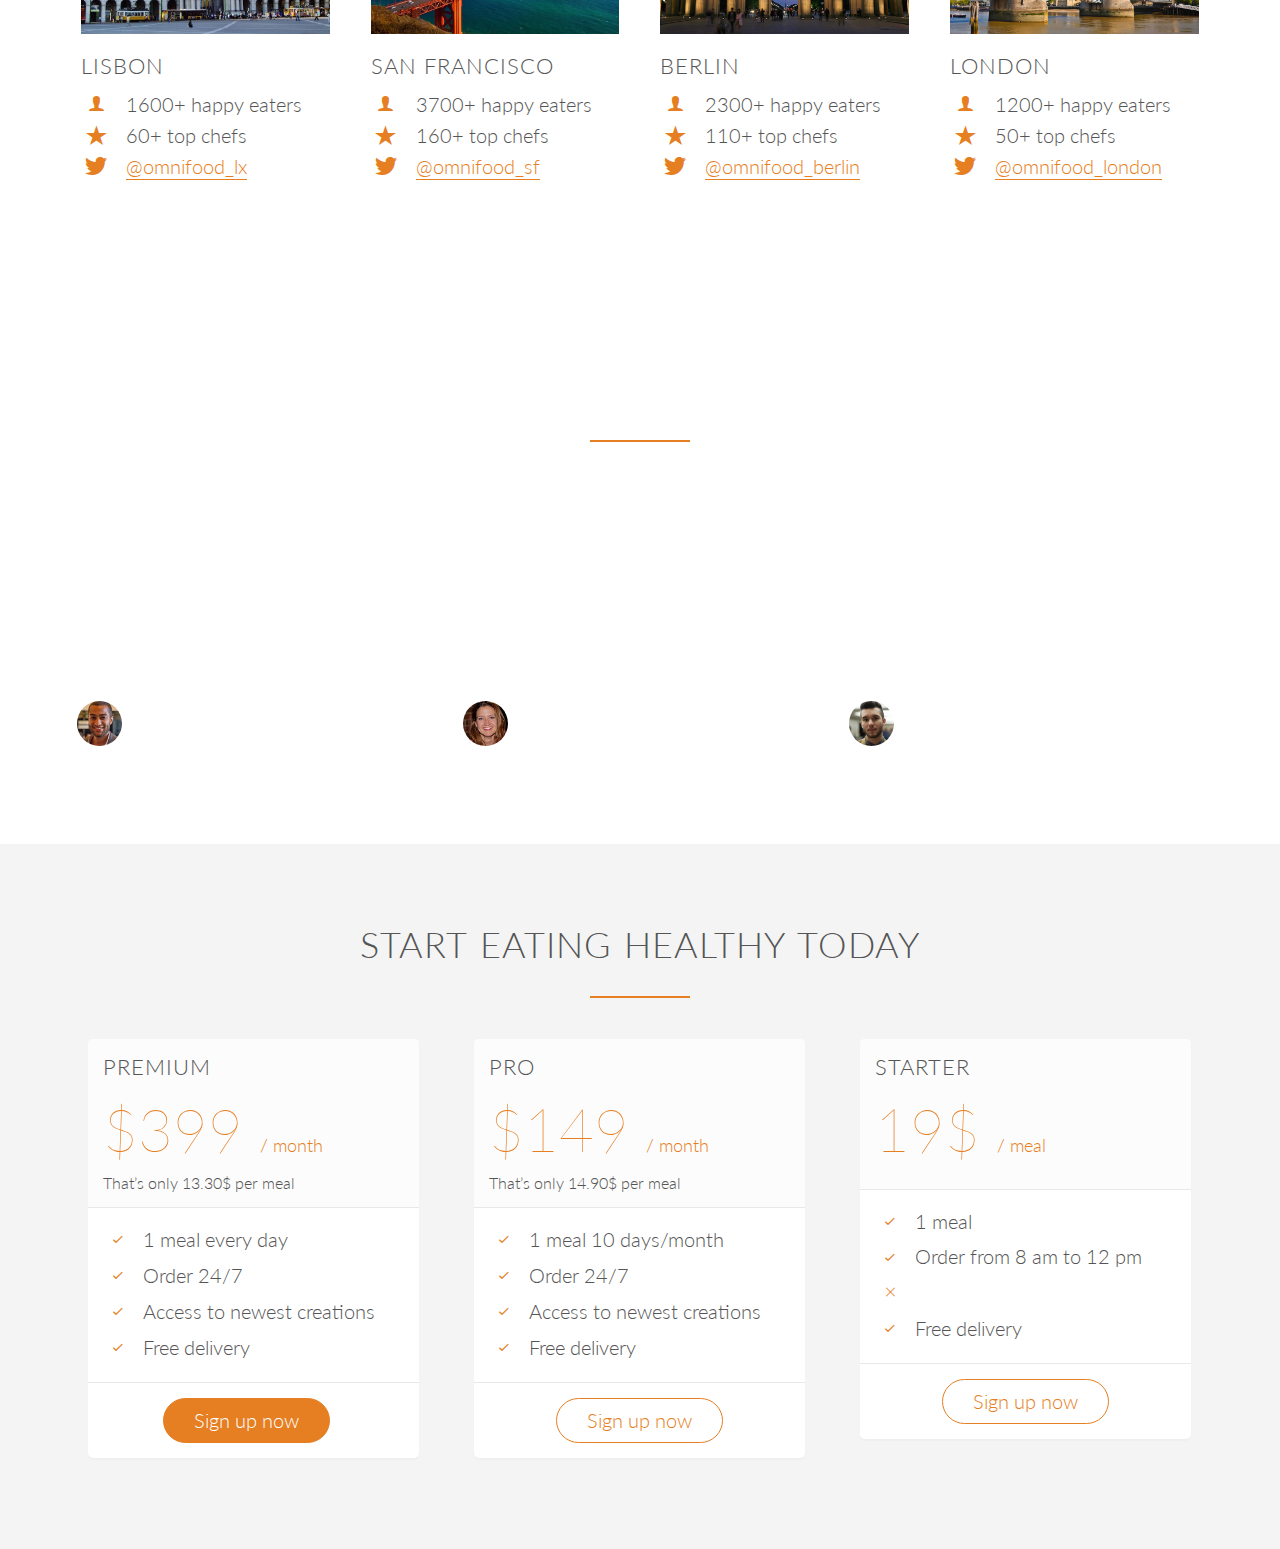
==== commit b75ed2e6: "sign-up section" ====
--- a/index.html
+++ b/index.html
@@ -256,24 +256,88 @@
                 </div>
             </div>
         </section>
-        
+        <section class="section-plans">
+            <div class="row">
+                <h2>Start eating healthy today</h2>
+            </div>
+            <div class="row">
+                <div class="col span-1-of-3">
+                    <div class="plan-box">
+                        <div>
+                            <h3>Premium</h3>
+                            <p class="plan-price">$399 <span>/ month</span></p>
+                            <p class="plan-price-meal">That’s only 13.30$ per meal</p>
+                        </div>
+                        <div>
+                            <ul>
+                                <li><i class="ion-ios-checkmark-empty icon-small"></i>1 meal every day</li>
+                                <li><i class="ion-ios-checkmark-empty icon-small"></i>Order 24/7 </li>
+                                <li><i class="ion-ios-checkmark-empty icon-small"></i>Access to newest creations </li>
+                                <li><i class="ion-ios-checkmark-empty icon-small"></i>Free delivery </li>
+                            </ul>
+                        </div>
+                        <div>
+                            <a href="#" class="btn btn-full">Sign up now</a>
+                        </div>
+                    </div>
+                </div>
+                <div class="col span-1-of-3">
+                    <div class="plan-box">
+                        <div>
+                            <h3>Pro</h3>
+                            <p class="plan-price">$149 <span>/ month</span></p>
+                            <p class="plan-price-meal">That’s only 14.90$ per meal</p>
+                        </div>
+                        <div>
+                            <ul>
+                                <li><i class="ion-ios-checkmark-empty icon-small"></i>1 meal 10 days/month</li>
+                                <li><i class="ion-ios-checkmark-empty icon-small"></i>Order 24/7 </li>
+                                <li><i class="ion-ios-checkmark-empty icon-small"></i>Access to newest creations </li>
+                                <li><i class="ion-ios-checkmark-empty icon-small"></i>Free delivery </li>
+                            </ul>
+                        </div>
+                        <div>
+                            <a href="#" class="btn btn-ghost">Sign up now</a>
+                        </div>
+                    </div>
+                </div>
+                <div class="col span-1-of-3">
+                    <div class="plan-box">
+                        <div>
+                            <h3>Starter</h3>
+                            <p class="plan-price">19$ <span>/ meal</span></p>
+                            <p class="plan-price-meal"></p>
+                        </div>
+                        <div>
+                            <ul>
+                                <li><i class="ion-ios-checkmark-empty icon-small"></i>1 meal</li>
+                                <li><i class="ion-ios-checkmark-empty icon-small"></i>Order from 8 am to 12 pm</li>
+                                <li><i class="ion-ios-close-empty icon-small"></i></li>
+                                <li><i class="ion-ios-checkmark-empty icon-small"></i>Free delivery </li>
+                            </ul>
+                        </div>
+                        <div>
+                            <a href="#" class="btn btn-ghost">Sign up now</a>
+                        </div>
+                    </div>
+                </div>
+            </div>
+        </section>
 
 
     </body>
 </html>
 <!--
 
-Section 5: Customer testimonials
-Title: Our customers can't live without us
-
-Omnifood is just awesome! I just launched a startup which leaves me with no time for cooking, so Omnifood is a life-saver. Now that I got used to it, I couldn't live without my daily meals!
-(Alberto Duncan)
-
-Inexpensive, healthy and great-tasting meals, delivered right to my home. We have lots of food delivery here in Lisbon, but no one comes even close to Omifood. Me and my family are so in love!
-(Joana Silva)
-
-I was looking for a quick and easy food delivery service in San Franciso. I tried a lot of them and ended up with Omnifood. Best food delivery service in the Bay Area. Keep up the great work!
-(Milton Chapman)
+Section 7: Contact form
+Title: We're happy to hear from you
+
+Fields to include:
+Name
+Email
+How did you find us?
+Newsletter
+Drop us a line
 
 
 
--- a/resources/css/style.css
+++ b/resources/css/style.css
@@ -62,6 +62,8 @@
     height: 110vh;
     background-position: center;
     background-size: cover;
+    background-attachment: fixed;
+
 }
 
 .logo{
@@ -348,4 +350,100 @@
 
 .city-feature{
     margin-bottom: 5px;
+}
+
+/* --------------------------------*/
+/* TESTIMONIALS */
+/*----------------------------------*/
+.section-testimonials{
+    background-image: linear-gradient(rgb(0,0,0,0.8), rgb(0,0,0,0.8)), url(img/back-customers.jpg);
+    background-size: cover;
+    color: white;
+    background-attachment: fixed;
+}
+
+blockquote{
+    padding: 2%;
+    font-style: italic;
+    line-height: 145%;
+    position: relative;
+    margin-top: 40px;
+}
+
+blockquote:before{
+    content: "\201C";
+    font-size: 500%;
+    display: block;
+    position: absolute;
+    top: -5px;
+    left: -5px;
+}
+
+cite{
+    font-size: 90%;
+    margin-top: 25px;
+    display: block;
+    
+}
+
+
+cite img{
+    height: 45px;
+    border-radius: 50%;
+    margin-right: 10px;
+    vertical-align: middle;
+}
+
+/* --------------------------------*/
+/* SIGN UP */
+/*----------------------------------*/
+.section-plans{
+    background-color: #f4f4f4;
+}
+
+.plan-box {
+    background-color: #ffffff;
+    border-radius: 5px;
+    width: 90%;
+    margin-left: 5%;
+    box-shadow: 0 2px 2px #efefef;
+}
+
+.plan-box div {
+    padding: 15px;
+    border-bottom: 1px solid #e8e8e8;
+    
+}
+
+.plan-box div:first-child{
+    background-color: #fcfcfc;
+    border-top-left-radius: 5px;
+    border-top-right-radius: 5px;
+}
+.plan-box div:last-child{
+    text-align: center;
+    border: 0;
+}
+
+.plan-price{
+    font-size: 300%;
+    margin-bottom: 10px;
+    font-weight: 100;
+    color: #e67e22;
+}
+
+.plan-price span{
+    font-size: 30%;
+    font-weight: 300;
+}
+.plan-price-meal{
+    font-size: 80%;
+}
+
+.plan-box ul{
+    list-style: none;
+}
+
+.plan-box ul li{
+    padding: 5px 0;
 }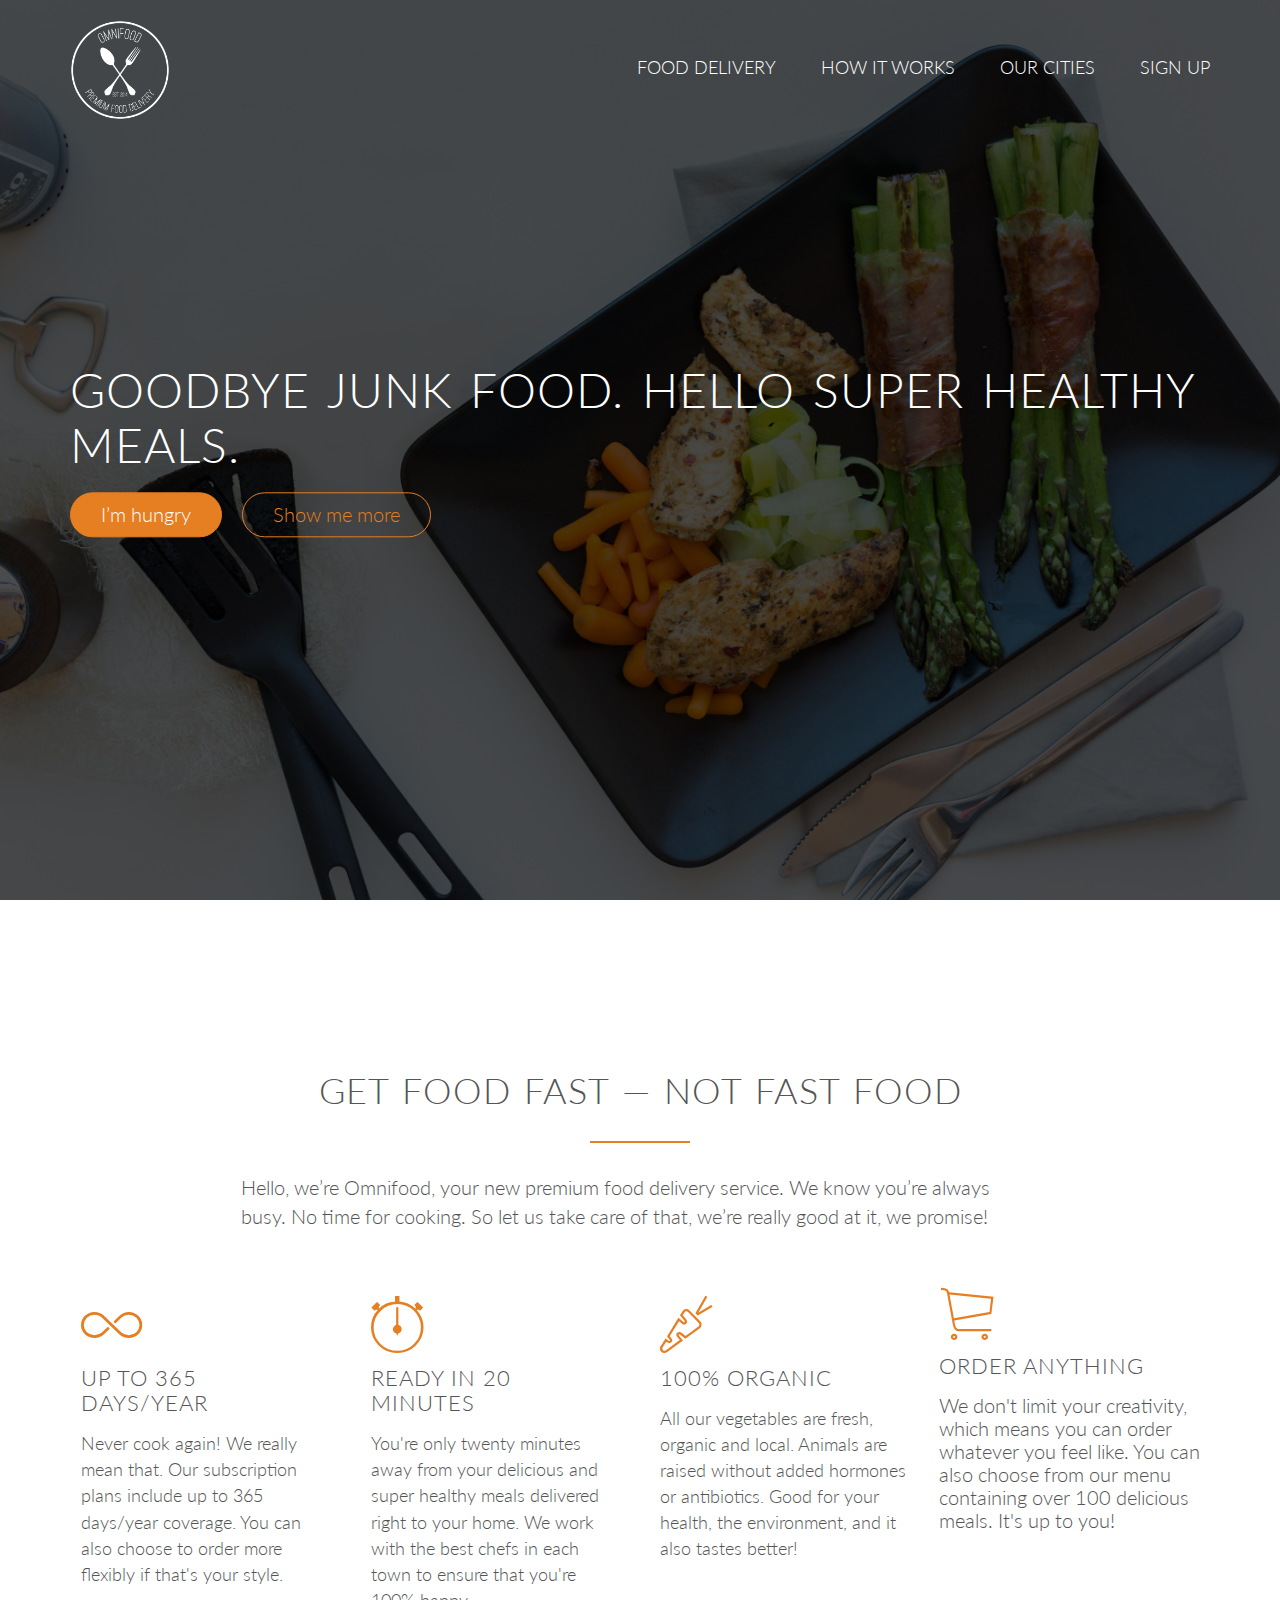
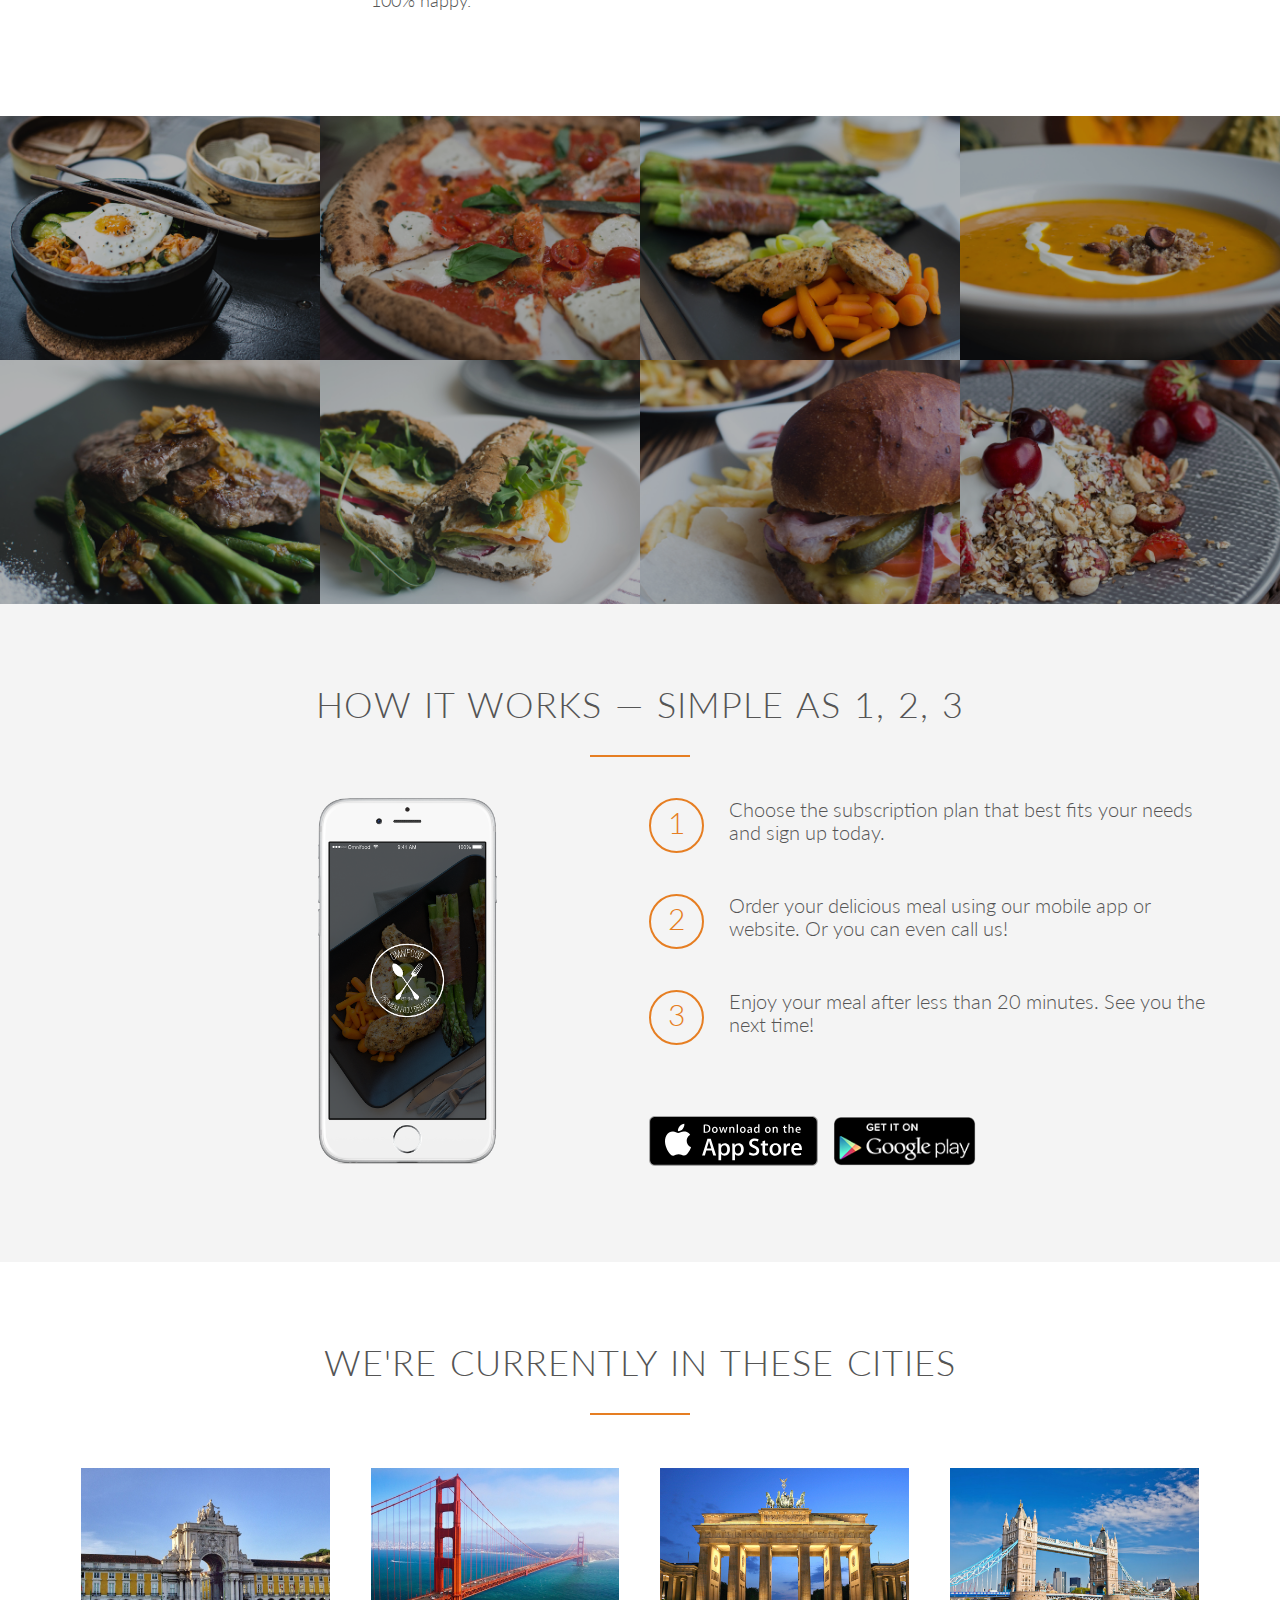
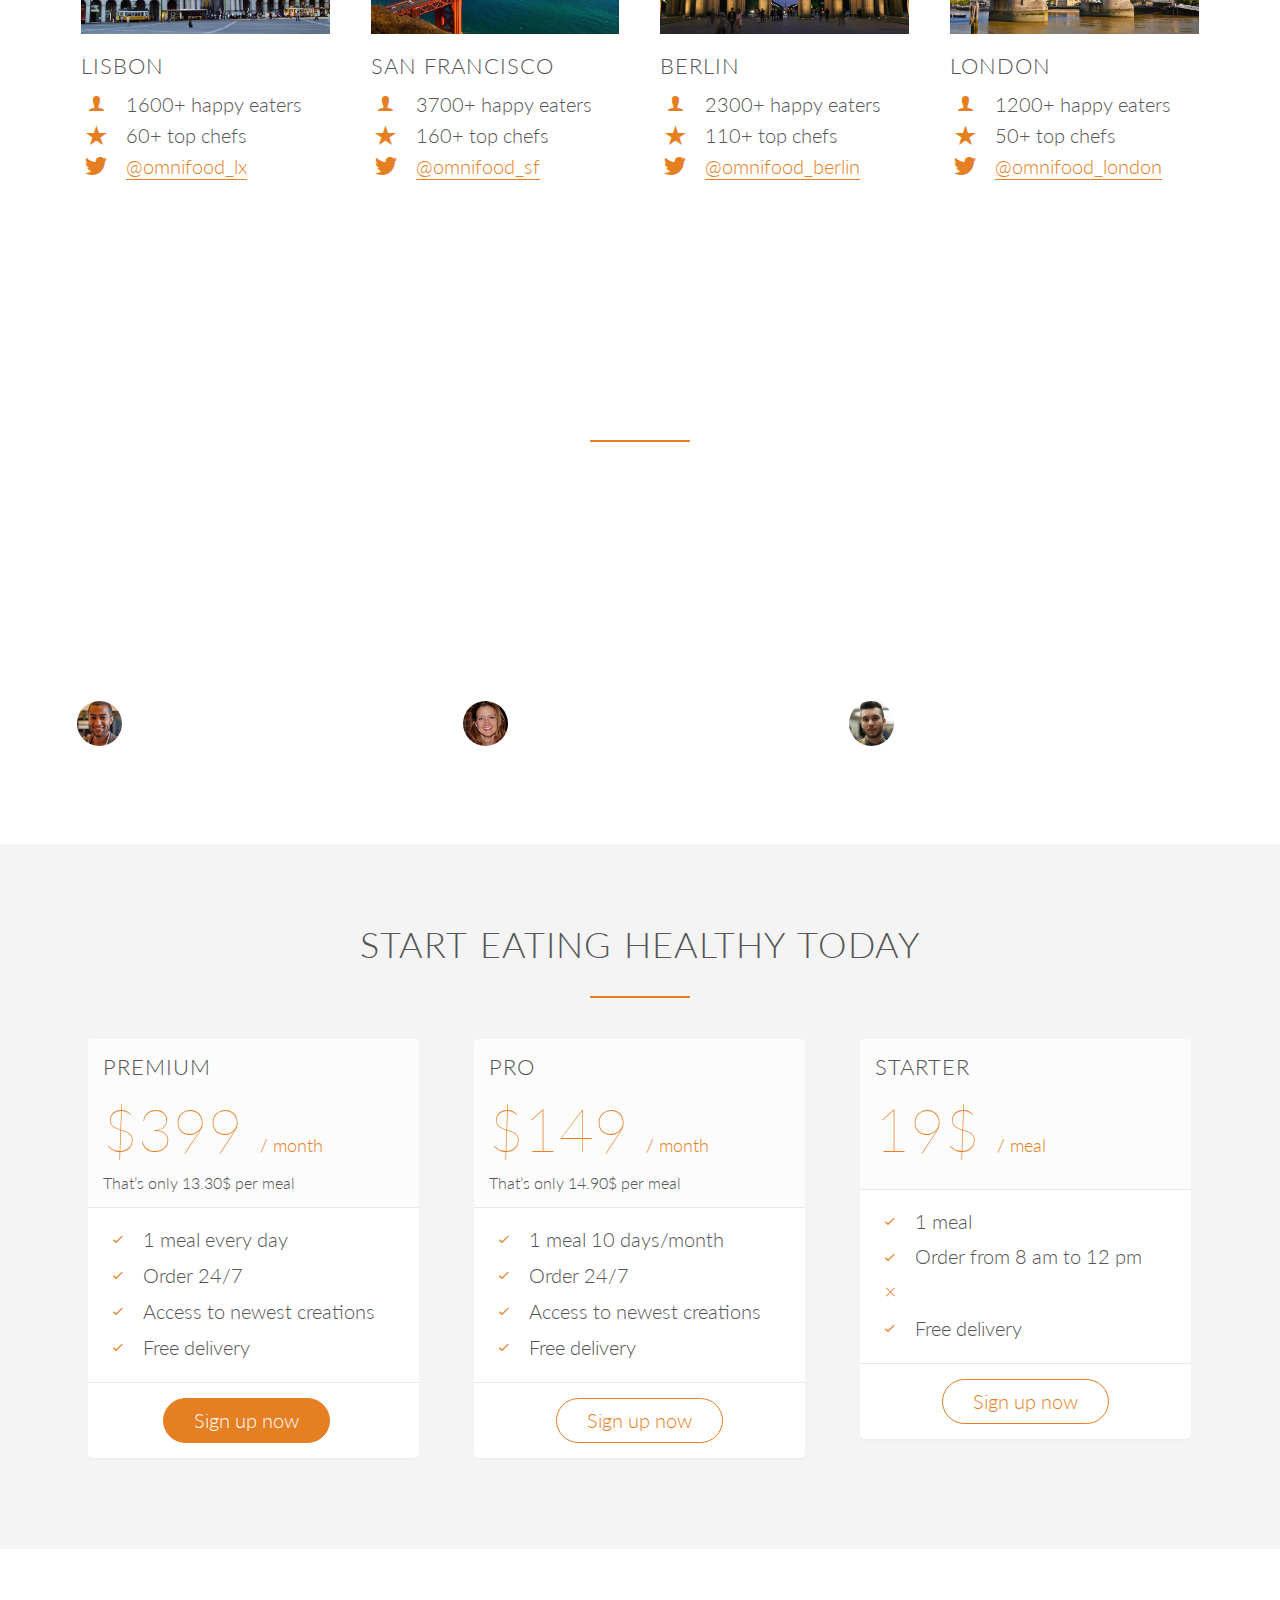
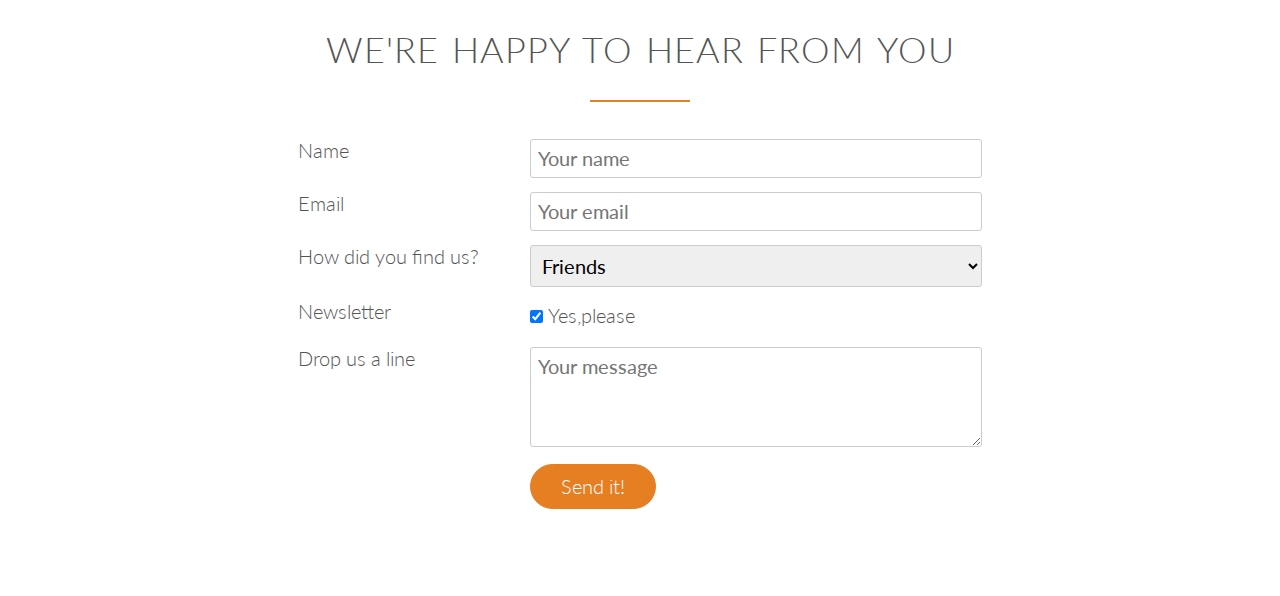
==== commit 0f599d37: "form" ====
--- a/index.html
+++ b/index.html
@@ -323,6 +323,69 @@
                 </div>
             </div>
         </section>
+        <section class="section-form">
+            <div class="row">
+                <h2>We're happy to hear from you</h2>
+            </div>
+            <div class="row">
+                <form method="post" action="#" class="contact-form">
+                    <div class="row">
+                        <div class="col span-1-of-3">
+                            <label for="name">Name</label>
+                        </div>
+                        <div class="col span-2-of-3">
+                            <input type="text" name="name" id="name" placeholder="Your name" required>
+                        </div>
+                    </div>
+                    <div class="row">
+                        <div class="col span-1-of-3">
+                            <label for="email">Email</label>
+                        </div>
+                        <div class="col span-2-of-3">
+                            <input type="email" name="email" id="email" placeholder="Your email" required>
+                        </div>
+                    </div>
+                    <div class="row">
+                        <div class="col span-1-of-3">
+                            <label for="find-us">How did you find us?</label>
+                        </div>
+                        <div class="col span-2-of-3">
+                            <select name="find-us" id="find-us">
+                                <option value="friends" selected>Friends</option>
+                                <option value="search">Search Engine</option>
+                                <option value="Advertisement">Advertisement</option> 
+                                <option value="other">Other</option>
+                            </select>
+                        </div>
+                    </div>
+                    <div class="row">
+                        <div class="col span-1-of-3">
+                            <label>Newsletter</label>
+                        </div>
+                        <div class="col span-2-of-3">
+                            <input type="checkbox" name="news" id="news" checked >Yes,please
+                        </div>
+                    </div>
+                    <div class="row">
+                        <div class="col span-1-of-3">
+                            <label>Drop us a line</label>
+                        </div>
+                        <div class="col span-2-of-3">
+                            <textarea  name="message" id="message" placeholder="Your message" ></textarea>
+                        </div>
+                    </div>
+                    <div class="row">
+                        <div class="col span-1-of-3">
+                            <label>&nbsp;</label>
+                        </div>
+                        <div class="col span-2-of-3">
+                            <input type="submit" value="Send it!" >
+                        </div>
+                    </div>
+                    </form>
+                </form>
+            </div>
+        </section>
 
 
     </body>
--- a/resources/css/style.css
+++ b/resources/css/style.css
@@ -191,7 +191,8 @@
 }
 /* --------------- BUTTONS -----------------*/
 .btn:link, 
-.btn:visited{
+.btn:visited,
+input[type=submit]{
     display: inline-block;
     padding: 10px 30px;
     font-weight: 300;
@@ -203,7 +204,8 @@
 
 
 .btn-full:link,
-.btn-full:visited{
+.btn-full:visited,
+input[type=submit]{
     background-color: #e67e22;
     border: 1px solid #e67e22;
     color: #ffffff;
@@ -217,7 +219,9 @@
 }
 
 .btn:hover,
-.btn:active{
+.btn:active,
+input[type=submit]:hover,
+input[type=submit]:active{
     background-color: #cf6d17;
 }
 
@@ -446,4 +450,35 @@
 
 .plan-box ul li{
     padding: 5px 0;
+}
+
+/* --------------------------------*/
+/* FORM */
+/*----------------------------------*/
+
+.contact-form {
+    width: 60%;
+    margin: 0 auto;
+}
+
+input[type=text],
+input[type=email],
+select,
+textarea {
+    width: 100%;
+    padding: 7px;
+    border-radius: 3px;
+    border: 1px solid #ccc;
+}
+
+textarea {
+    height: 100px;
+}
+
+input[type=checkbox] {
+    margin: 10px 5px 10px 0;
+}
+
+*:focus {
+    outline: none;
 }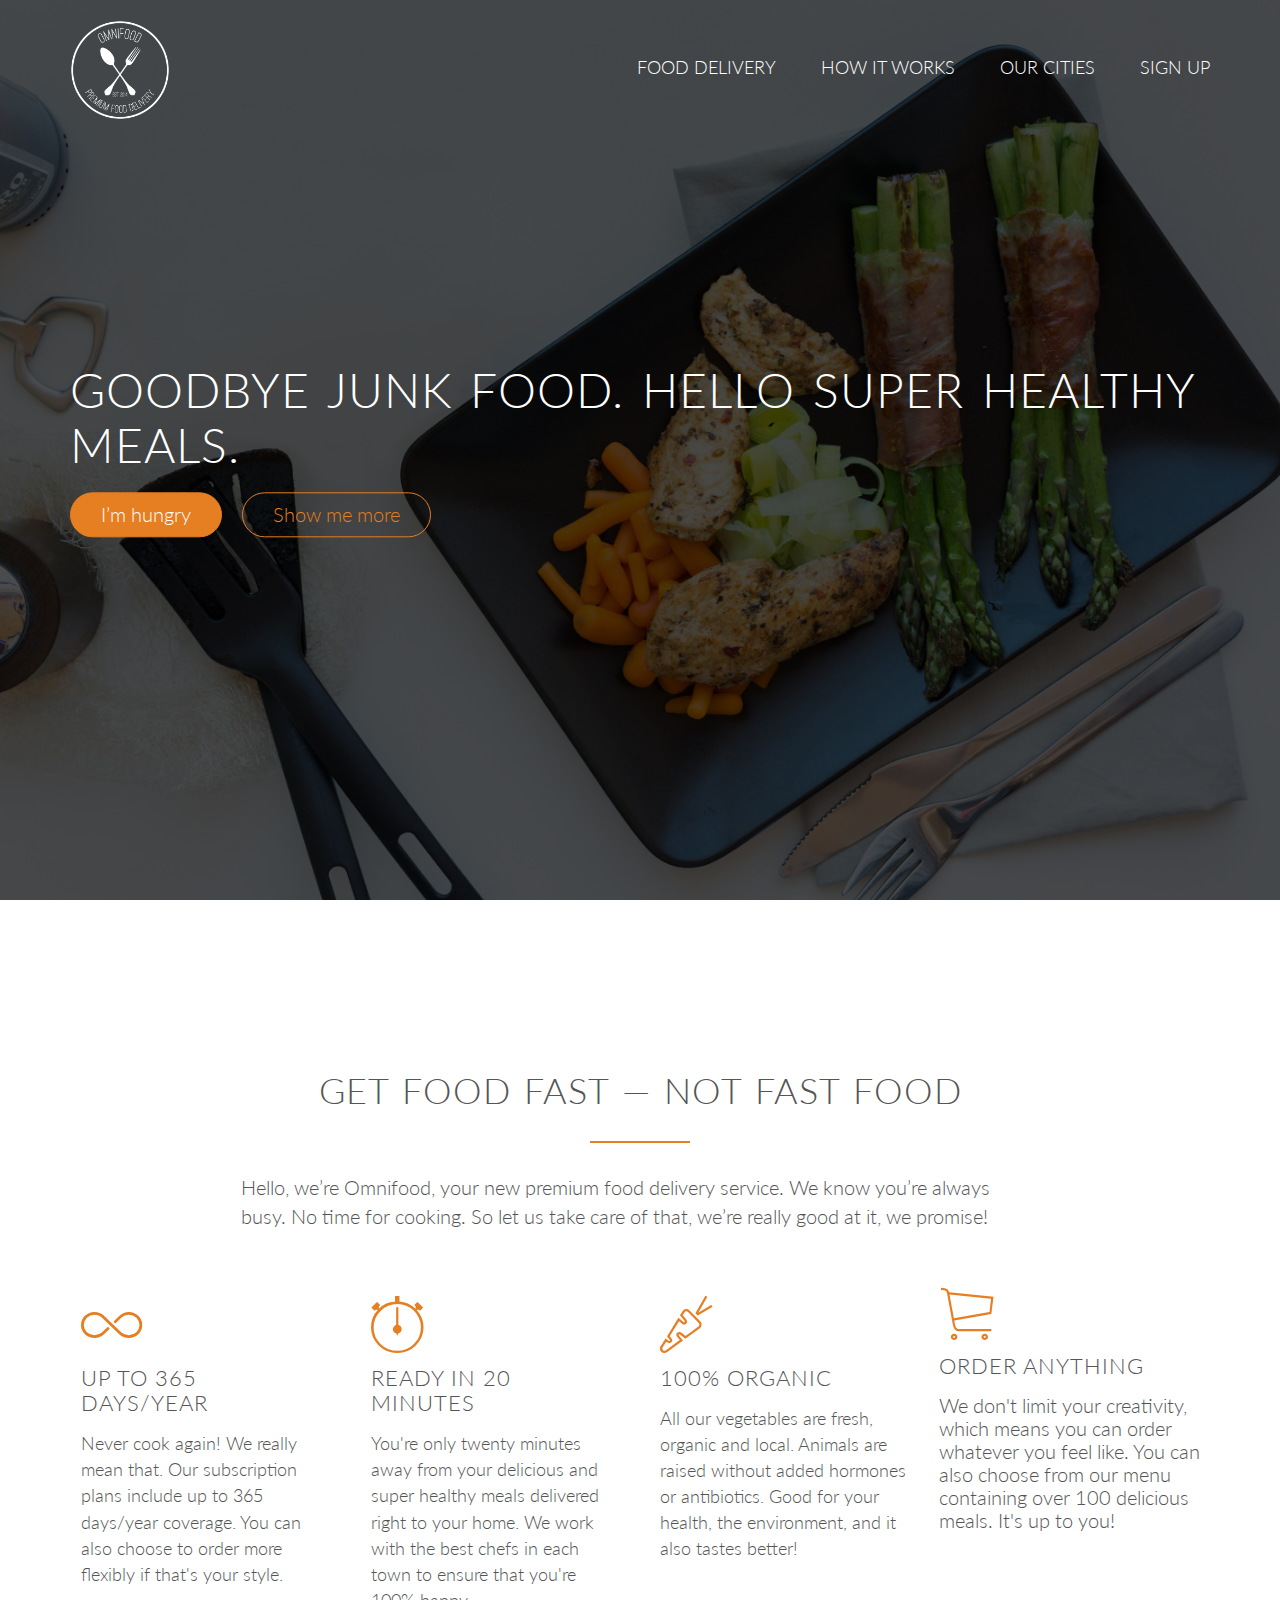
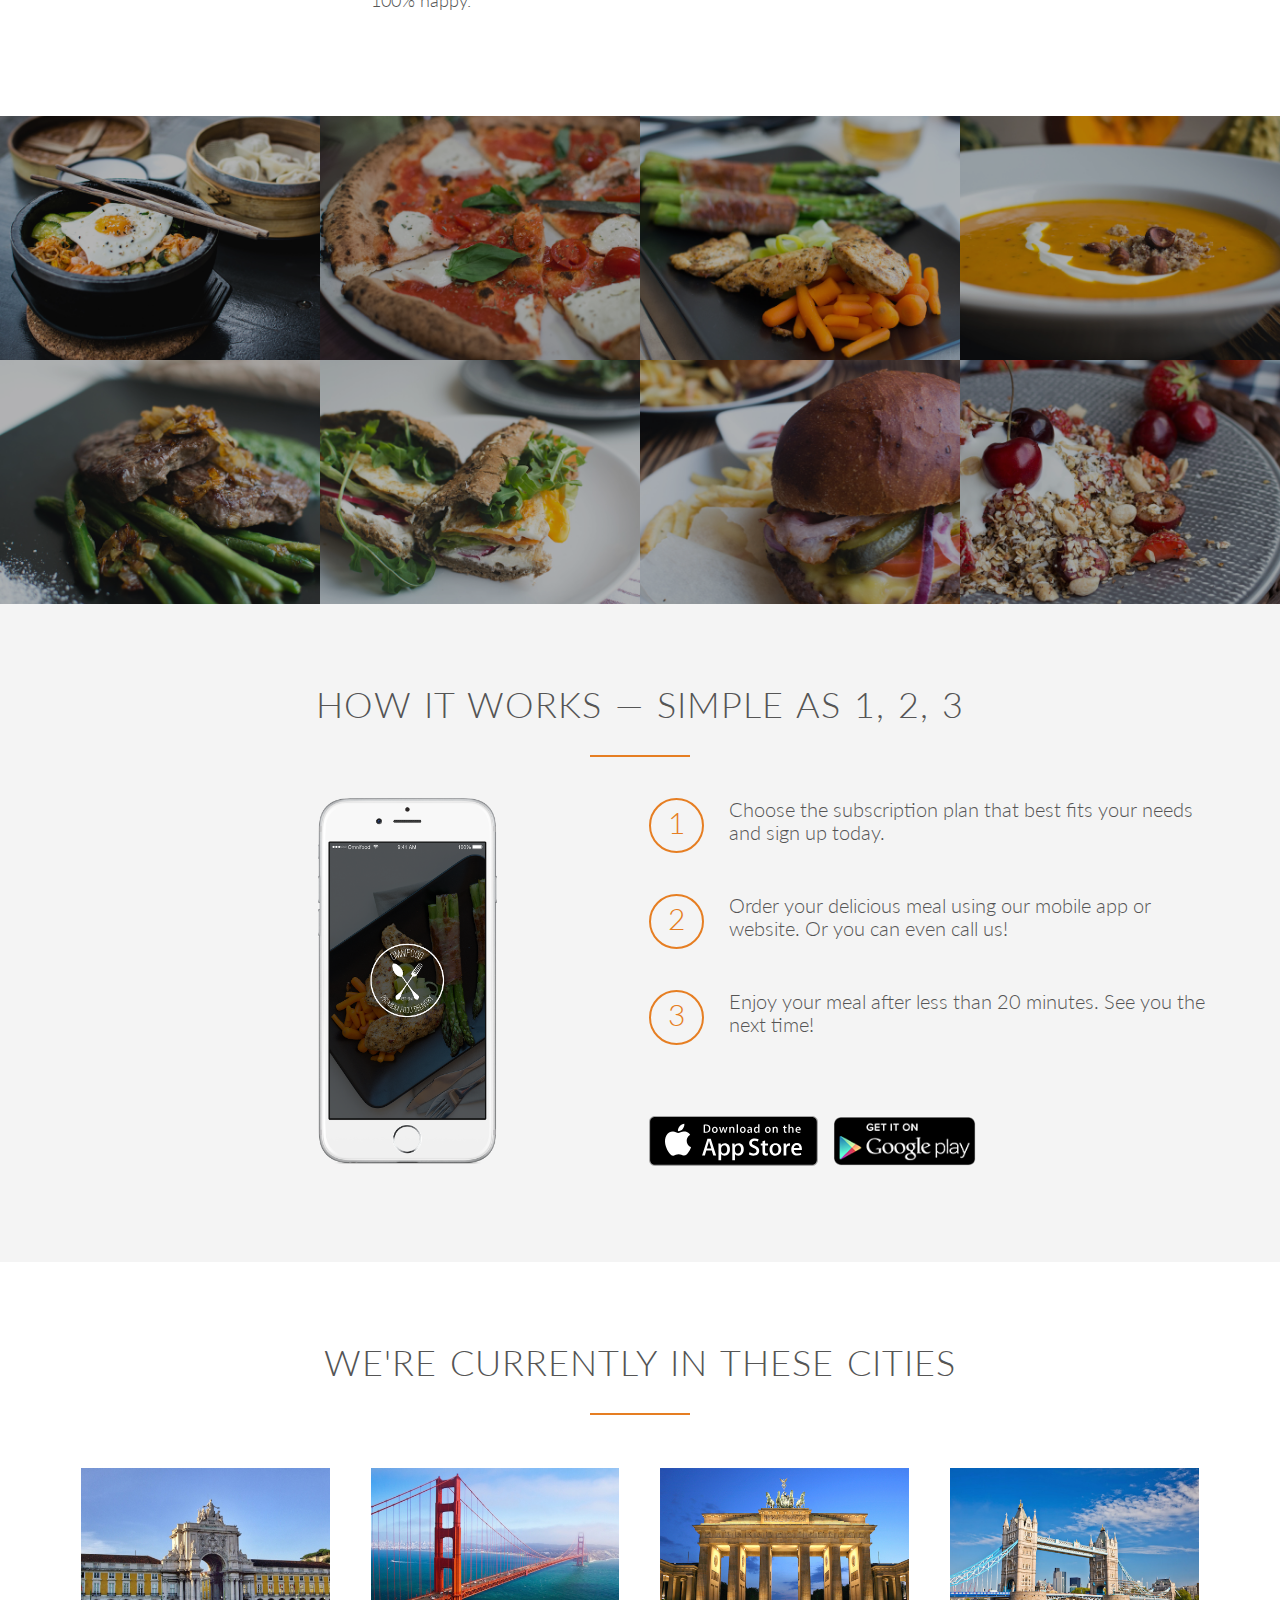
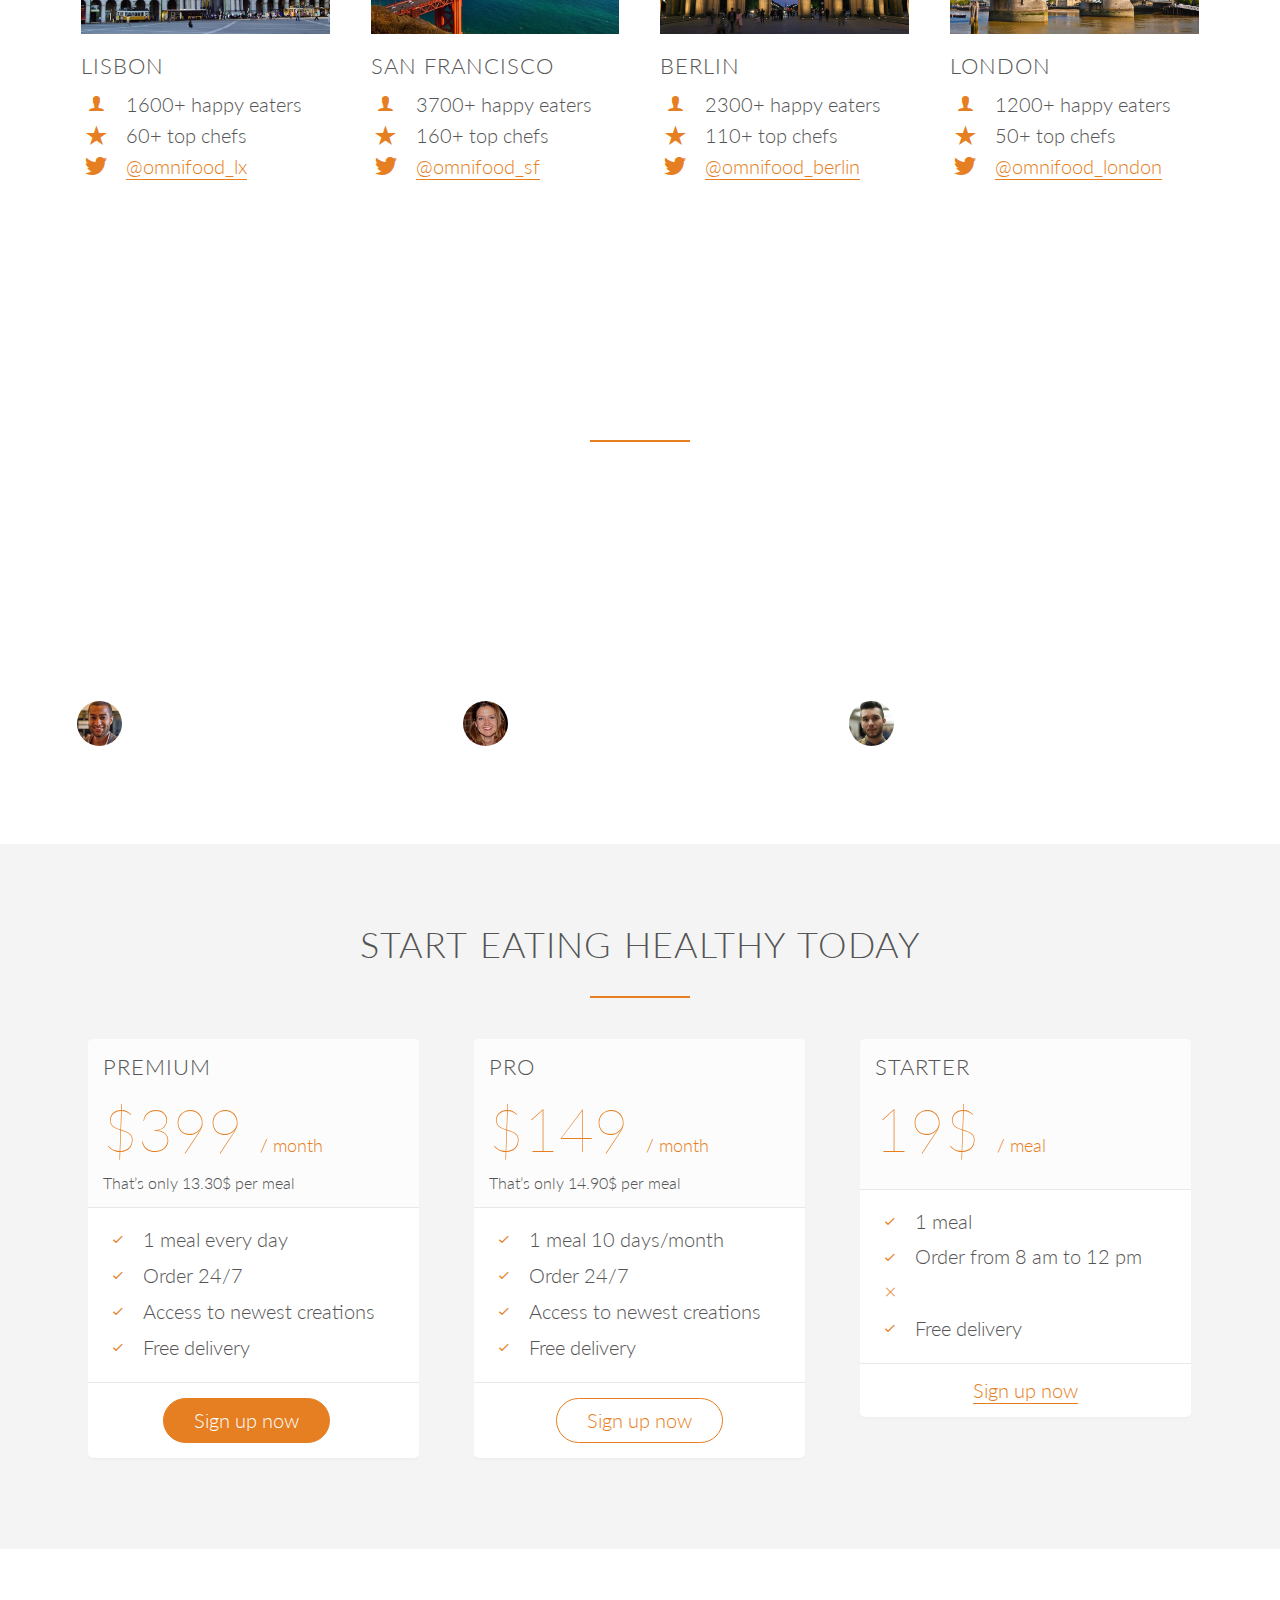
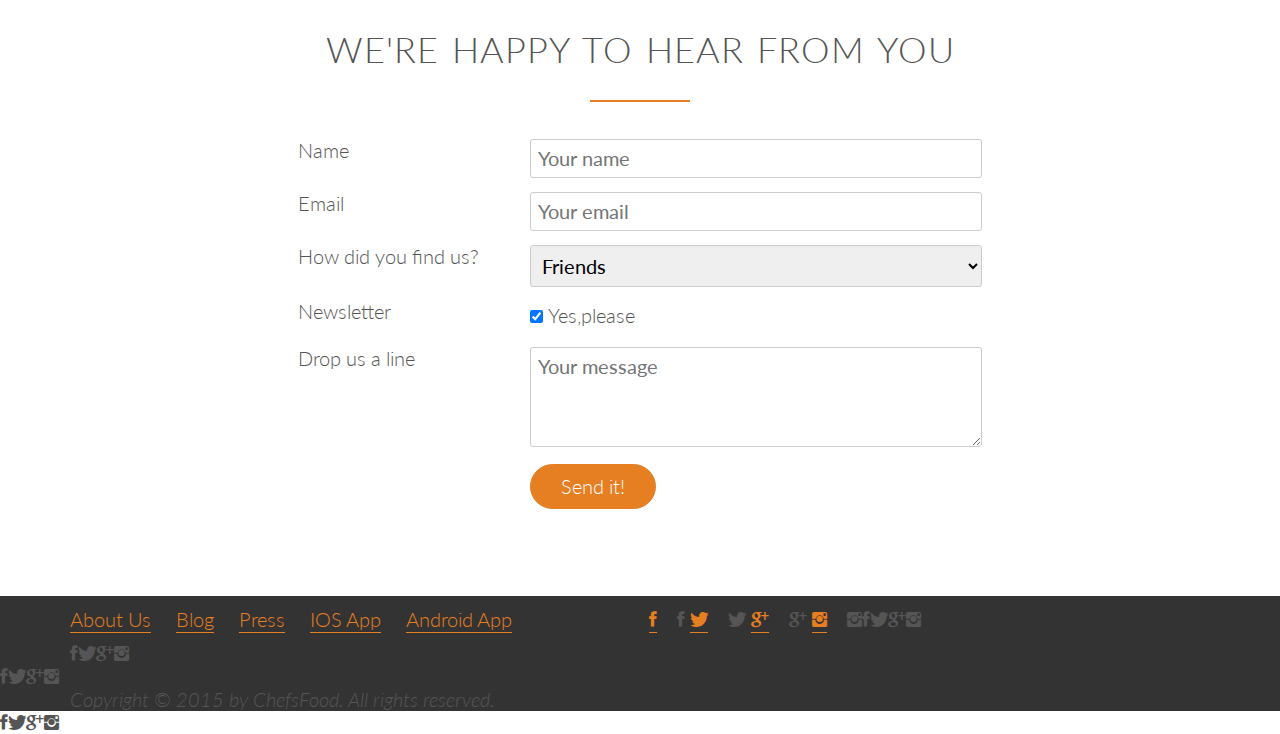
==== commit 585bb0c1: "footer" ====
--- a/index.html
+++ b/index.html
@@ -317,7 +317,7 @@
                             </ul>
                         </div>
                         <div>
-                            <a href="#" class="btn btn-ghost">Sign up now</a>
+                            <a href="#" clas s="btn btn-ghost">Sign up now</a>
                         </div>
                     </div>
                 </div>
@@ -387,6 +387,34 @@
             </div>
         </section>
 
+        <footer>
+            <div class="row">
+                <div class="col span-1-of-2">
+                    <ul class="footer-nav">
+                        <li><a href="#">About Us</a></li>
+                        <li><a href="#">Blog</a></li>
+                        <li><a href="#">Press</a></li>
+                        <li><a href="#">IOS App</a></li>
+                        <li><a href="#">Android App</a></li>
+                    </ul>
+                </div>
+                <div class="col span-1-of-2">
+                    <ul class="social-icons">
+                        <li><a href="#"><i class="ion-social-facebook"></a></li>
+                        <li><a href="#"><i class="ion-social-twitter"></a></li>
+                        <li><a href="#"><i class="ion-social-googleplus"></a></li>
+                        <li><a href="#"><i class="ion-social-instagram"></a></li>
+                    </ul>
+                </div>
+            </div>
+            <div class="row">
+                <p>
+                    Copyright &copy; 2015 by ChefsFood. All rights reserved.
+                </p>
+            </div>
+        </footer>
+
+
 
     </body>
 </html>
--- a/resources/css/style.css
+++ b/resources/css/style.css
@@ -481,4 +481,34 @@
 
 *:focus {
     outline: none;
+}
+
+
+/* --------------------------------*/
+/* FORM */
+/*----------------------------------*/
+
+footer {
+    background-color: #333333;
+}
+
+.footer-nav {
+    list-style: none;
+    float: left;
+} 
+
+.social-icons{
+    list-style: none;
+    float: left;
+}
+
+.footer-nav li,
+.social-icons li{
+    display: inline-block;
+    margin-right: 20px;
+}
+
+.footer-nav li:last-child,
+.social-icons li:last-child {
+    margin-right: 0;
 }